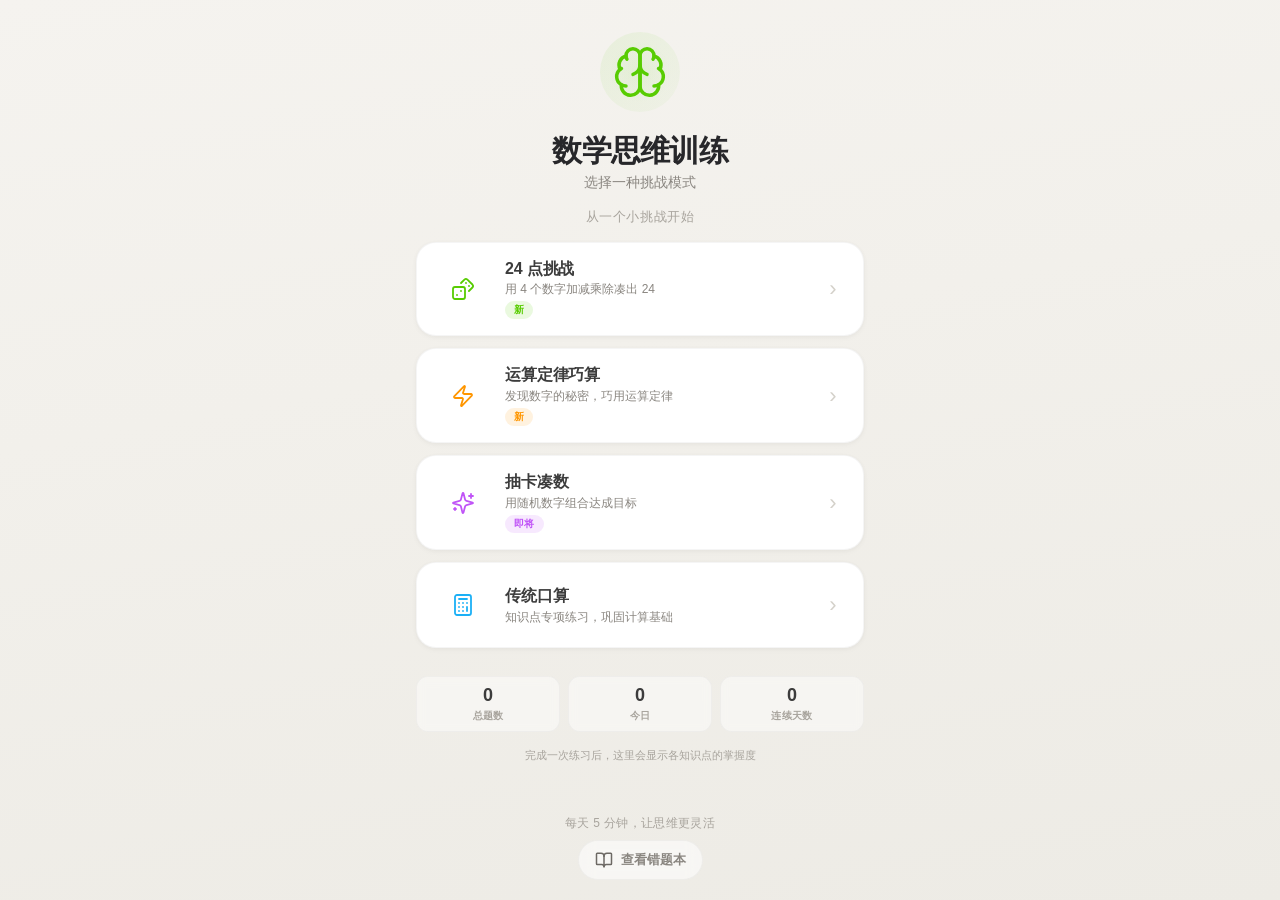
==== index.html @ 14ec8545 "feat: 首页新增累计知识点掌握度分析" ====
<!DOCTYPE html>
<html lang="zh-CN">
<head>
<meta charset="UTF-8">
<meta name="viewport" content="width=device-width, initial-scale=1.0, maximum-scale=1.0, user-scalable=no, viewport-fit=cover">
<link rel="icon" type="image/svg+xml" href="data:image/svg+xml,<svg xmlns='http://www.w3.org/2000/svg' viewBox='0 0 24 24' fill='none' stroke='%2358CC02' stroke-width='2' stroke-linecap='round' stroke-linejoin='round'><path d='M4 22h16a2 2 0 0 0 2-2V4a2 2 0 0 0-2-2H8a2 2 0 0 0-2 2v16a2 2 0 0 1-2 2Zm0 0a2 2 0 0 1-2-2v-9c0-1.1.9-2 2-2h2'/><path d='M18 14v4'/><path d='M10 14v4'/><path d='M14 14v4'/><path d='M14 4v6'/><path d='M10 4v6'/><path d='M12 12v.01'/></svg>">
<title>数学思维训练</title>
<link rel="stylesheet" href="css/style.css">
</head>
<body>

<!-- ============================================================
     视图：首页（模式广场）
     ============================================================ -->
<div id="view-home" class="view view-home active">
  <div class="home-header">
    <div class="home-logo">
      <div class="home-logo-icon"><i data-lucide="brain" style="width:56px;height:56px;color:var(--primary);stroke-width:1.5;"></i></div>
      <h1>数学思维训练</h1>
      <p class="home-subtitle">选择一种挑战模式</p>
    </div>
  </div>

  <div class="mode-grid" id="mode-grid">
    <!-- 由 framework.js 动态渲染 -->
  </div>

  <div class="home-stats-bar" id="home-stats-bar">
    <div class="hs-item">
      <span class="hs-num" id="hs-total">0</span>
      <span class="hs-label">总题数</span>
    </div>
    <div class="hs-item">
      <span class="hs-num" id="hs-today">0</span>
      <span class="hs-label">今日</span>
    </div>
    <div class="hs-item">
      <span class="hs-num" id="hs-streak">0</span>
      <span class="hs-label">连续天数</span>
    </div>
  </div>

  <div class="home-topic-section" id="home-topic-section"></div>

  <div class="home-footer">
    <span class="footer-text">每天 5 分钟，让思维更灵活</span>
  </div>

  <div class="home-wb-bar" id="home-wb-bar" onclick="showGlobalWrongBook()">
    <i data-lucide="book-open" style="width:18px;height:18px;color:var(--text-secondary)"></i>
    <span>查看错题本</span>
    <span class="home-wb-count" id="home-wb-count">0</span>
  </div>
</div>

<!-- ============================================================
     视图：模式容器
     ============================================================ -->
<div id="view-mode" class="view view-mode" style="display:none;">
  <div class="mode-top-bar">
    <button class="top-back-btn" onclick="Framework.goHome()" aria-label="返回">
      <i data-lucide="arrow-left"></i>
    </button>
    <span class="top-title" id="mode-title">模式名称</span>
    <div style="width:44px;"></div>
  </div>
  <div class="mode-scroll" id="mode-content">
    <!-- 由模式 render() 填充 -->
  </div>
</div>

<!-- ============================================================
     旧版页面（兼容传统口算模式）
     ============================================================ -->

<!-- 首页 -->
<div id="page-home" class="page page-old">
  <div class="old-top-bar">
    <button class="old-back-btn" onclick="Framework.goHome()"><i data-lucide="arrow-left"></i></button>
    <span class="old-top-title">传统口算</span>
    <div style="width:44px;"></div>
  </div>
  <div class="home-container">
    <div class="logo-area">
      <div class="logo-icon"><i data-lucide="calculator" style="width:52px;height:52px;color:var(--primary);stroke-width:1.5;"></i></div>
      <h1>数学口算大闯关</h1>
      <p class="subtitle">小学口算 · 知识点专项练习</p>
    </div>
    <div class="home-buttons">
      <button class="btn btn-primary btn-large" onclick="showPage('page-settings')">开始练习</button>
      <button class="btn btn-secondary btn-large" onclick="showWrongBook()">错题本</button>
    </div>
    <div class="home-stats" id="home-stats"></div>
    <div class="home-day-stats" id="home-day-stats"></div>
  </div>
</div>

<!-- 设置页 -->
<div id="page-settings" class="page page-old">
  <div class="old-top-bar">
    <button class="old-back-btn" onclick="Framework.goHome()"><i data-lucide="arrow-left"></i></button>
    <span class="old-top-title">练习设置</span>
    <select class="grade-select" id="grade-select" onchange="switchGrade(this.value)">
      <option value="1年级">1年级</option>
      <option value="2年级">2年级</option>
      <option value="3年级" selected>3年级</option>
      <option value="4年级">4年级</option>
      <option value="5年级">5年级</option>
      <option value="6年级">6年级</option>
    </select>
  </div>
  <div id="topic-select"></div>
</div>

<!-- 答题页 -->
<div id="page-practice" class="page page-old">
  <div class="mode-top-bar">
    <button class="top-back-btn" onclick="Framework.goHome()"><i data-lucide="arrow-left"></i></button>
    <span class="top-title">传统口算</span>
    <div style="width:44px;"></div>
  </div>
  <div class="c-play" id="c-play">
    <div class="c-play-progress">
      <div class="c-play-pb-track">
        <div class="c-play-pb-fill" id="c-progress" style="width:0%"></div>
      </div>
      <span class="c-play-step" id="c-step">1/20</span>
      <div class="c-play-score">
        <span class="c-cor"><svg xmlns="http://www.w3.org/2000/svg" viewBox="0 0 24 24" fill="none" stroke="currentColor" stroke-width="2.5" stroke-linecap="round" stroke-linejoin="round" style="width:14px;height:14px;color:var(--primary)"><polyline points="20 6 9 17 4 12"/></svg> <span id="c-correct">0</span></span>
        <span class="c-str"><span id="c-wrong">0</span></span>
      </div>
    </div>

    <div class="c-play-core">
      <div class="c-play-law" id="c-law">第 1 题 · 加减法</div>
      <div class="c-play-q" id="c-question">123 + 456 = ?</div>
      <div class="c-play-input" id="c-input-wrap">
        <span class="c-play-input-text" id="c-input-text"></span>
        <span class="c-play-cursor" id="c-cursor">|</span>
      </div>
    </div>

    <div class="c-play-keys" id="c-keys">
      <div class="c-pr">
        <button class="c-key" data-v="7">7</button>
        <button class="c-key" data-v="8">8</button>
        <button class="c-key" data-v="9">9</button>
        <button class="c-key c-key-bk" data-v="bk">⌫</button>
      </div>
      <div class="c-pr">
        <button class="c-key" data-v="4">4</button>
        <button class="c-key" data-v="5">5</button>
        <button class="c-key" data-v="6">6</button>
        <button class="c-key c-key-op" data-v="−">−</button>
      </div>
      <div class="c-pr">
        <button class="c-key" data-v="1">1</button>
        <button class="c-key" data-v="2">2</button>
        <button class="c-key" data-v="3">3</button>
        <button class="c-key c-key-cl" data-v="cl">清空</button>
      </div>
      <div class="c-pr">
        <button class="c-key" data-v=".">.</button>
        <button class="c-key" data-v="0">0</button>
        <button class="c-key" data-v="/">/</button>
        <button class="c-key c-key-go" id="c-submit">确定</button>
      </div>
      <div class="c-pr c-pr-cmp" style="display:none">
        <button class="c-key c-key-cmp" data-v=">">&gt;</button>
        <button class="c-key c-key-cmp" data-v="<">&lt;</button>
        <button class="c-key c-key-cmp" data-v="=">=</button>
      </div>
    </div>

    <div class="c-fb" id="c-fb" style="display:none">
      <div class="c-fb-icon" id="c-fb-icon"></div>
      <div class="c-fb-title" id="c-fb-title"></div>
      <div class="c-fb-law" id="c-fb-law"></div>
      <div class="c-fb-bd" id="c-fb-bd"></div>
      <button class="c-fb-next" id="c-fb-next" onclick="nextQuestion()">下一题</button>
    </div>

    <div class="c-result" id="c-result" style="display:none">
      <div class="c-result-icon" id="c-result-icon">🏆</div>
      <div class="c-result-title" id="c-result-title">完成！</div>
      <div class="c-result-ring" id="c-result-ring">
        <svg viewBox="0 0 36 36">
          <defs>
            <linearGradient id="ringGradient" x1="0%" y1="0%" x2="100%" y2="100%">
              <stop offset="0%" stop-color="var(--primary)"/>
              <stop offset="100%" stop-color="#7FDD38"/>
            </linearGradient>
          </defs>
          <circle class="c-result-ring-bg" cx="18" cy="18" r="15.9"/>
          <circle class="c-result-ring-fill" cx="18" cy="18" r="15.9"
            stroke-dasharray="100" stroke-dashoffset="100" id="c-ring-fill"/>
        </svg>
        <div class="c-result-ring-text">
          <div class="c-result-ring-pct" id="c-ring-pct">0%</div>
          <div class="c-result-ring-label">正确率</div>
        </div>
      </div>
      <div class="c-result-stats" id="c-result-stats"></div>
      <div class="c-result-cats" id="c-result-cats"></div>
      <div class="c-result-actions">
        <button class="c-result-btn c-result-btn-primary" id="c-restart" onclick="showPage('page-settings')">再来一轮</button>
        <button class="c-result-btn c-result-btn-ghost" id="c-view-wb" onclick="showWrongBook()">查看错题本</button>
      </div>
    </div>
  </div>
</div>

<!-- 结果页 -->
<div id="page-result" class="page page-old">
  <div class="old-top-bar">
    <button class="old-back-btn" onclick="Framework.goHome()"><i data-lucide="arrow-left"></i></button>
    <span class="old-top-title">传统口算</span>
    <div style="width:44px;"></div>
  </div>
  <div class="result-container">
    <div class="result-icon" id="result-icon">🏆</div>
    <h2 id="result-title">太棒了！</h2>
    <div class="result-score">
      <div class="result-number" id="result-correct">0</div>
      <div class="result-label">正确</div>
    </div>
    <div class="result-detail">
      <div class="result-item"><span>总题数</span><span id="result-total">0</span></div>
      <div class="result-item"><span>正确率</span><span id="result-rate">0%</span></div>
      <div class="result-item"><span>用时</span><span id="result-time">0 秒</span></div>
      <div class="result-item" id="result-wrong-item" style="display:none;"><span>错题数</span><span id="result-wrong-count">0</span></div>
    </div>
    <div class="result-buttons">
      <button class="btn btn-primary" onclick="showPage('page-settings')">再来一轮</button>
      <button class="btn btn-secondary" onclick="showWrongBook()">查看错题本</button>
    </div>
  </div>
</div>

<!-- 错题本 -->
<div id="page-wrongbook" class="page page-old">
  <div class="old-top-bar">
    <button class="old-back-btn" onclick="Framework.goHome()"><i data-lucide="arrow-left"></i></button>
    <span class="old-top-title">错题本</span>
    <div style="width:44px;"></div>
  </div>
  <div class="wrongbook-container">
    <div class="wrongbook-header">
      <h2>错题本</h2>
      <button class="btn btn-sm btn-danger" onclick="clearWrongBook()">清空错题本</button>
    </div>
    <div class="wrongbook-filters" id="wrongbook-filters">
      <button class="filter-btn active" data-filter="all">全部</button>
      <button class="filter-btn" data-filter="add-sub">加减法</button>
      <button class="filter-btn" data-filter="multiplication">乘法</button>
      <button class="filter-btn" data-filter="division">除法</button>
      <button class="filter-btn" data-filter="mixed">混合</button>
      <button class="filter-btn" data-filter="decimal">小数</button>
      <button class="filter-btn" data-filter="fraction">分数</button>
      <button class="filter-btn" data-filter="percent">百分数</button>
      <button class="filter-btn" data-filter="unit-convert">单位换算</button>
      <button class="filter-btn" data-filter="clever">运算定律巧算</button>
    </div>
    <div class="wrongbook-stats" id="wrongbook-stats"></div>
    <table class="wb-table">
      <thead>
        <tr>
          <th>题目</th>
          <th>错次</th>
          <th>正确答案</th>
          <th>你的答案</th>
        </tr>
      </thead>
      <tbody id="wrongbook-list"></tbody>
    </table>
    <div class="wrongbook-actions">
      <button class="btn btn-primary" onclick="retryWrongQuestions()">重练错题</button>
    </div>
  </div>
</div>

<!-- 错题重练页 -->
<div id="page-retry" class="page page-old">
  <div class="mode-top-bar">
    <button class="top-back-btn" onclick="quitRetry()"><i data-lucide="arrow-left"></i></button>
    <span class="top-title">错题重练</span>
    <div style="width:44px;"></div>
  </div>
  <div class="c-play" id="retry-play">
    <div class="c-play-progress">
      <div class="c-play-pb-track">
        <div class="c-play-pb-fill" id="retry-progress-fill" style="width:0%"></div>
      </div>
      <span class="c-play-step" id="retry-step">1/20</span>
      <div class="c-play-score">
        <span class="c-cor"><svg xmlns="http://www.w3.org/2000/svg" viewBox="0 0 24 24" fill="none" stroke="currentColor" stroke-width="2.5" stroke-linecap="round" stroke-linejoin="round" style="width:14px;height:14px;color:var(--primary)"><polyline points="20 6 9 17 4 12"/></svg> <span id="retry-correct">0</span></span>
        <span class="c-str"><span id="retry-wrong">0</span></span>
      </div>
    </div>

    <div class="c-play-core">
      <div class="c-play-law" id="retry-law">错题重练</div>
      <div class="c-play-q" id="retry-question-text">?</div>
      <div class="c-play-input" id="retry-input-wrap">
        <span class="c-play-input-text" id="retry-input-text"></span>
        <span class="c-play-cursor" id="retry-cursor">|</span>
      </div>
    </div>

    <div class="c-play-keys" id="retry-keys">
      <div class="c-pr">
        <button class="c-key" data-v="7">7</button>
        <button class="c-key" data-v="8">8</button>
        <button class="c-key" data-v="9">9</button>
        <button class="c-key c-key-bk" data-v="bk">⌫</button>
      </div>
      <div class="c-pr">
        <button class="c-key" data-v="4">4</button>
        <button class="c-key" data-v="5">5</button>
        <button class="c-key" data-v="6">6</button>
        <button class="c-key c-key-op" data-v="−">−</button>
      </div>
      <div class="c-pr">
        <button class="c-key" data-v="1">1</button>
        <button class="c-key" data-v="2">2</button>
        <button class="c-key" data-v="3">3</button>
        <button class="c-key c-key-cl" data-v="cl">清空</button>
      </div>
      <div class="c-pr">
        <button class="c-key" data-v=".">.</button>
        <button class="c-key" data-v="0">0</button>
        <button class="c-key" data-v="/">/</button>
        <button class="c-key c-key-go" id="c-submit">确定</button>
      </div>
      <div class="c-pr c-pr-cmp" style="display:none">
        <button class="c-key c-key-cmp" data-v=">">&gt;</button>
        <button class="c-key c-key-cmp" data-v="<">&lt;</button>
        <button class="c-key c-key-cmp" data-v="=">=</button>
      </div>
    </div>

    <div class="c-fb" id="retry-fb">
      <div class="c-fb-icon" id="retry-fb-icon"></div>
      <div class="c-fb-title" id="retry-fb-title"></div>
      <div class="c-fb-law" id="retry-fb-law"></div>
      <div class="c-fb-bd" id="retry-fb-detail"></div>
      <button class="c-fb-next" id="retry-fb-next">下一题</button>
    </div>

    <div class="c-result" id="retry-result" style="display:none">
      <div class="c-result-icon" id="retry-result-icon">🏆</div>
      <div class="c-result-title" id="retry-result-title">完成！</div>
      <div class="c-result-ring" id="retry-result-ring">
        <svg viewBox="0 0 36 36">
          <circle class="c-result-ring-bg" cx="18" cy="18" r="15.9"/>
          <circle class="c-result-ring-fill" cx="18" cy="18" r="15.9"
            stroke-dasharray="100" stroke-dashoffset="100" id="retry-ring-fill"/>
        </svg>
        <div class="c-result-ring-text">
          <div class="c-result-ring-pct" id="retry-ring-pct">0%</div>
          <div class="c-result-ring-label">正确率</div>
        </div>
      </div>
      <div class="c-result-stats" id="retry-result-stats"></div>
      <div class="c-result-actions">
        <button class="c-result-btn c-result-btn-primary" id="retry-restart" onclick="retryWrongQuestions()">再练一轮</button>
        <button class="c-result-btn c-result-btn-ghost" id="retry-back-wb" onclick="showPage('page-wrongbook')">返回错题本</button>
      </div>
    </div>
  </div>
</div>

<!-- ============================================================
     Scripts
     ============================================================ -->
<script src="js/lucide.js"></script>
<script src="js/knowledge.js?v=2"></script>
<script src="js/questions.js?v=4"></script>
<script src="js/wrongbook.js"></script>
<script src="js/stats.js"></script>
<script src="js/sound.js"></script>
<script src="js/framework.js"></script>
<script src="js/modes/game24.js?v=2"></script>
<script src="js/modes/clever.js?v=1"></script>
<script src="js/app.js?v=6"></script>
<script>
// ============================================================
// 框架初始化
// ============================================================

// 注入公用服务
Framework.sound = Sound;
Framework.stats = Stats;

// 模式卡片数据（用于渲染首页 + 注册到框架）
// 模式 JS 文件通过 Framework.provideRender() 补充 render 函数
const MODE_CARDS = [
  { id: 'game24',        name: '24 点挑战',     icon: 'dices',       desc: '用 4 个数字加减乘除凑出 24',        color: 'var(--primary)',  tag: '新',    tagColor: '#58CC02' },
  { id: 'clever',        name: '运算定律巧算',   icon: 'zap',         desc: '发现数字的秘密，巧用运算定律',       color: 'var(--orange)',   tag: '新', tagColor: '#ff9600' },
  { id: 'card-draw',     name: '抽卡凑数',       icon: 'sparkles',    desc: '用随机数字组合达成目标',             color: 'var(--purple)',   tag: '即将', tagColor: '#c054f7' },
  { id: 'practice',      name: '传统口算',       icon: 'calculator',  desc: '知识点专项练习，巩固计算基础',        color: 'var(--blue)',     tag: null,   tagColor: null },
];

// 注册所有模式到框架（有独立 JS 文件的模式自行注册，这里跳过）
const SELF_REGISTERED = ['game24', 'clever'];
MODE_CARDS.forEach(m => {
  if (!SELF_REGISTERED.includes(m.id)) {
    Framework.register(m);
  }
});

// 渲染模式卡片
function renderModeGrid() {
  const grid = document.getElementById('mode-grid');
  grid.innerHTML = MODE_CARDS.map((m, i) => `
    <div class="mode-card" onclick="Framework.navigate('${m.id}')" style="animation-delay:${i * 80}ms">
      <div class="mode-card-icon" style="background:${m.color}20;color:${m.color}">
        <i data-lucide="${m.icon}"></i>
      </div>
      <div class="mode-card-body">
        <div class="mode-card-title">${m.name}</div>
        <div class="mode-card-desc">${m.desc}</div>
        ${m.tag ? `<div class="mode-card-badges"><span class="mode-badge" style="background:${m.tagColor}20;color:${m.tagColor}">${m.tag}</span></div>` : ''}
      </div>
      <div class="mode-card-arrow">›</div>
    </div>
  `).join('');

  // 渲染 Lucide 图标
  if (typeof lucide !== 'undefined') {
    lucide.createIcons();
  }
}

renderModeGrid();

// 加载完毕初始化
document.addEventListener('DOMContentLoaded', () => {
  if (typeof lucide !== 'undefined') {
    lucide.createIcons();
  }
  // 首页统计
  if (typeof updateHomeStats === 'function') {
    updateHomeStats();
  }
  // 错题本计数
  if (typeof updateWbBadge === 'function') updateWbBadge();
});
</script>
</body>
</html>
---- css/style.css ----
/* ============================================================
   数学思维训练 — 样式系统
   Design tokens: Duolingo warm-neural palette
   Sections:
     1.  Design Tokens
     2.  Reset & Base
     3.  View System
     4.  Home Page
     5.  Mode Top Bar
     6.  Buttons
     7.  Game24 Mode
     8.  Clever: Selection
     9.  Clever: Play
    10.  Clever: Feedback
    11.  Clever: Result
    12.  Old Page Compat
    13.  Practice Play
    14.  Settings
    15.  Wrong Book
    16.  Result Page
    17.  Retry
    18.  Animations
    19.  Responsive
   ============================================================ */

/* ============================================================
   1.  Design Tokens
   ============================================================ */
:root {
  /* Neutral scale */
  --n50: #f7f6f3;
  --n100: #f2f0eb;
  --n150: #e8e5df;
  --n200: #e4e4e7;
  --n250: #d4d1ca;
  --n300: #a8a49d;
  --n400: #8a8680;
  --n500: #6d6964;
  --n600: #55514c;
  --n700: #3c3c3c;
  --n800: #27272a;
  --n900: #1a1a18;

  /* Semantic */
  --primary: #58CC02;
  --primary-light: #46a302;
  --primary-dark: #3a8a02;
  --primary-ring: rgba(88, 204, 2, 0.35);
  --primary-shadow: rgba(88, 204, 2, 0.3);
  --primary-shadow-lg: rgba(88, 204, 2, 0.5);
  --blue: #1cb0f6;
  --orange: #ff9600;
  --orange-dark: #ff7800;
  --purple: #c054f7;
  --red: #FF4B4B;
  --gold: #ff9600;
  --gold-dark: #ff7800;

  /* Surfaces */
  --bg: #f2f0eb;
  --surface: #ffffff;
  --overlay: rgba(0, 0, 0, 0.5);

  /* Text */
  --text: #3c3c3c;
  --text-secondary: #6d6964;
  --text-tertiary: #a8a49d;

  /* Borders */
  --border: #e4e4e7;
  --border-light: #dcdcdc;

  /* Shadows */
  --shadow-sm: 0 1px 3px rgba(0, 0, 0, 0.06);
  --shadow-md: 0 4px 12px rgba(0, 0, 0, 0.08);
  --shadow-lg: 0 8px 24px rgba(0, 0, 0, 0.12);
  --shadow-xl: 0 12px 48px rgba(0, 0, 0, 0.2);

  /* Radius */
  --r-sm: 8px;
  --r-md: 12px;
  --r-lg: 16px;
  --r-xl: 20px;
  --r-2xl: 24px;
  --r-full: 9999px;

  /* Spacing */
  --s1: 4px;
  --s2: 8px;
  --s3: 12px;
  --s4: 16px;
  --s5: 20px;
  --s6: 24px;
  --s8: 32px;
  --s10: 40px;
  --s12: 48px;

  /* Typography */
  --font-display: -apple-system, 'PingFang SC', 'Microsoft YaHei', 'Noto Sans SC', sans-serif;
  --font-body: -apple-system, 'PingFang SC', 'Microsoft YaHei', 'Noto Sans SC', sans-serif;

  /* Easing */
  --ease-spring: cubic-bezier(0.34, 1.56, 0.64, 1);
  --ease-smooth: cubic-bezier(0.4, 0, 0.2, 1);
  --fast: 0.15s;
  --std: 0.2s;
  --slow: 0.3s;
}

/* ============================================================
   2.  Reset & Base
   ============================================================ */
*, *::before, *::after { box-sizing: border-box; margin: 0; padding: 0; }

body {
  font-family: var(--font-body);
  background: var(--bg);
  color: var(--text);
  min-height: 100dvh;
  -webkit-font-smoothing: antialiased;
}

/* Scrollbar */
::-webkit-scrollbar { width: 6px; }
::-webkit-scrollbar-track { background: transparent; }
::-webkit-scrollbar-thumb { background: var(--primary); border-radius: 4px; }

/* ============================================================
   3.  View System
   ============================================================ */
.view { display: none; flex-direction: column; min-height: 100dvh; max-width: 480px; margin: 0 auto; padding: 0 var(--s4); }
.view.active { display: flex; overflow: hidden; }

.view-mode { padding: 0; flex-direction: column; height: 100dvh; }
.mode-scroll { flex: 1; overflow-y: auto; -webkit-overflow-scrolling: touch; padding: var(--s4); outline: none; }

/* ============================================================
   4.  Home Page
   ============================================================ */
body {
  background: linear-gradient(170deg, #f5f3ef 0%, #f2f0eb 40%, #edebe5 100%);
}
.view-home {
  padding-top: var(--s8); align-items: center;
  overflow-y: auto;
}

/* Header */
.home-header { text-align: center; margin-bottom: var(--s4); position: relative; }
.home-logo { text-align: center; }

.home-logo-icon {
  font-size: 56px; line-height: 1; margin-bottom: var(--s3);
  display: inline-flex; align-items: center; justify-content: center;
  width: 80px; height: 80px;
  background: linear-gradient(135deg, rgba(88,204,2,0.08) 0%, rgba(88,204,2,0.03) 100%);
  border-radius: var(--r-full);
  position: relative;
}
.home-logo-icon::after {
  content: ''; position: absolute; inset: -4px;
  border-radius: var(--r-full);
  background: radial-gradient(50% 50% at 50% 50%, rgba(88,204,2,0.06) 0%, transparent 70%);
  pointer-events: none;
}
.home-logo-icon i { position: relative; z-index: 1; }

.home-logo h1 {
  font-size: 30px; font-weight: 900; color: var(--n800);
  letter-spacing: -0.025em; line-height: 1.25;
  margin-top: var(--s2);
}
.home-subtitle { font-size: 14px; color: var(--n400); font-weight: 500; margin-top: var(--s1); }

/* Micro copy — "从一个小挑战开始" */
.home-header::after {
  content: '从一个小挑战开始';
  display: block; margin-top: var(--s4);
  font-size: 13px; font-weight: 500; color: var(--n300);
  letter-spacing: 0.04em;
}

/* Mode cards grid */
.mode-grid {
  display: flex; flex-direction: column; gap: var(--s3);
  width: 100%; padding: 0 0 var(--s4);
}

.mode-card {
  display: flex; align-items: center; gap: var(--s4);
  padding: var(--s4) var(--s5);
  background: var(--surface); border-radius: var(--r-xl);
  cursor: pointer;
  box-shadow: 0 1px 4px rgba(0,0,0,0.04), 0 2px 8px rgba(0,0,0,0.02);
  border: 1.5px solid rgba(0,0,0,0.04);
  transition: all var(--std) var(--ease-spring);
  animation: cardSlide .3s var(--ease-spring) backwards;
  position: relative;
}
.mode-card:nth-child(1) { animation-delay: 0ms; }
.mode-card:nth-child(2) { animation-delay: 60ms; }
.mode-card:nth-child(3) { animation-delay: 120ms; }
.mode-card:nth-child(4) { animation-delay: 180ms; }
.mode-card:nth-child(5) { animation-delay: 240ms; }

.mode-card:hover {
  border-color: rgba(88,204,2,0.15);
  box-shadow: 0 4px 16px rgba(0,0,0,0.06), 0 2px 4px rgba(0,0,0,0.03);
  transform: translateY(-2px);
}
.mode-card:active {
  transform: scale(0.985);
  box-shadow: 0 1px 4px rgba(0,0,0,0.04);
}

/* Icon in circular base */
.mode-card-icon {
  width: 52px; height: 52px;
  border-radius: var(--r-lg);
  display: flex; align-items: center; justify-content: center;
  flex-shrink: 0; font-size: 24px;
}
.mode-card-icon svg { width: 24px; height: 24px; stroke-width: 1.8; }

/* Card body */
.mode-card-body { flex: 1; min-width: 0; }
.mode-card-title { font-size: 16px; font-weight: 800; color: var(--n700); letter-spacing: -0.01em; line-height: 1.3; }
.mode-card-desc { font-size: 12px; color: var(--n400); margin-top: 2px; line-height: 1.35; }

/* Badges */
.mode-card-badges { display: flex; gap: 4px; margin-top: 4px; flex-wrap: wrap; }
.mode-badge {
  font-size: 10px; font-weight: 700; padding: 2px 9px;
  border-radius: var(--r-full); letter-spacing: 0.04em;
}

/* Right arrow */
.mode-card-arrow {
  font-size: 22px; color: var(--n250); font-weight: 400;
  flex-shrink: 0; width: 20px; text-align: center;
  transition: color var(--fast), transform var(--fast);
}
.mode-card:hover .mode-card-arrow { color: var(--n400); }

/* Card entry animation */
@keyframes cardSlide {
  from { opacity: 0; transform: translateY(8px); }
  to { opacity: 1; transform: translateY(0); }
}

/* Footer section */
.home-footer {
  text-align: center; padding: var(--s2) 0 var(--s1);
  margin-top: auto;
}
.footer-text {
  font-size: 12px; color: var(--n300); font-weight: 500;
  letter-spacing: 0.03em;
}

/* Stats bar */
.home-stats-bar {
  display: flex; gap: var(--s2); width: 100%;
  padding: var(--s2) 0; margin-top: var(--s1);
}
.hs-item {
  flex: 1; background: rgba(255,255,255,0.45);
  border-radius: var(--r-md); padding: var(--s2) var(--s1);
  text-align: center; backdrop-filter: blur(4px);
  border: 1px solid rgba(0,0,0,0.03);
}
.hs-num {
  display: block; font-size: 18px; font-weight: 900;
  color: var(--n700); line-height: 1.2;
}
.hs-label {
  display: block; font-size: 10px; font-weight: 600;
  color: var(--n300); margin-top: 2px;
  letter-spacing: 0.03em;
}

/* Topic analysis section */
.home-topic-section { width: 100%; margin-top: var(--s1); }
.ht-header {
  font-size: 11px; font-weight: 700; color: var(--n300);
  letter-spacing: 0.04em; margin-bottom: var(--s2);
}
.ht-row {
  display: flex; align-items: center; gap: var(--s2);
  padding: var(--s1) 0; font-size: 12px;
}
.ht-label { width: 70px; font-weight: 600; color: var(--n500); flex-shrink: 0; }
.ht-bar { flex: 1; height: 6px; background: var(--n100); border-radius: 3px; overflow: hidden; }
.ht-fill { height: 100%; border-radius: 3px; transition: width 0.6s var(--ease-spring); }
.ht-num { width: 36px; text-align: right; font-weight: 700; color: var(--n400); font-size: 11px; }
.ht-empty { font-size: 11px; color: var(--n300); padding: var(--s1) 0; text-align: center; }

/* Wrong book entry */
.home-wb-bar {
  display: flex; align-items: center; gap: var(--s2); justify-content: center;
  padding: 10px var(--s4);
  background: rgba(255,255,255,0.55);
  backdrop-filter: blur(8px);
  -webkit-backdrop-filter: blur(8px);
  border: 1px solid rgba(0,0,0,0.04);
  border-radius: var(--r-full);
  cursor: pointer;
  transition: all var(--fast) var(--ease-smooth);
  margin: var(--s1) 0 var(--s5);
}
.home-wb-bar:hover {
  background: rgba(255,255,255,0.75);
  border-color: rgba(88,204,2,0.15);
}
.home-wb-bar span { font-size: 13px; font-weight: 600; color: var(--n400); }
.home-wb-bar svg { width: 16px; height: 16px; color: var(--n300); }
.home-wb-count {
  font-size: 11px; font-weight: 700; color: var(--surface); background: var(--primary);
  min-width: 18px; height: 18px; display: flex; align-items: center; justify-content: center;
  border-radius: var(--r-full); padding: 0 5px;
  margin-left: 2px;
}

/* ============================================================
   5.  Mode Top Bar
   ============================================================ */
.mode-top-bar {
  display: flex; align-items: center; justify-content: space-between;
  padding: var(--s3) var(--s4); background: var(--surface);
  border-radius: 0 0 var(--r-xl) var(--r-xl); box-shadow: var(--shadow-md); flex-shrink: 0;
}
.top-back-btn {
  width: 44px; height: 44px; display: flex; align-items: center; justify-content: center;
  border: none; border-radius: var(--r-md); background: transparent;
  color: var(--text-secondary); cursor: pointer; transition: all var(--fast) var(--ease-smooth);
}
.top-back-btn:hover { background: var(--n100); color: var(--text); }
.top-back-btn i { width: 24px; height: 24px; }
.top-title { font-size: 17px; font-weight: 800; color: var(--text); }

/* ============================================================
   6.  Buttons
   ============================================================ */
.btn {
  display: inline-flex; align-items: center; justify-content: center; gap: 6px;
  padding: var(--s3) var(--s5); border: none; border-radius: var(--r-md);
  font-size: 15px; font-weight: 600; cursor: pointer;
  transition: all var(--std) var(--ease-spring); font-family: var(--font-body);
  position: relative; overflow: hidden;
}
.btn:active { transform: scale(0.97); }
.btn:disabled { opacity: 0.4; cursor: not-allowed; transform: none; }

.btn-primary {
  background: linear-gradient(135deg, var(--primary) 0%, #4CAF00 100%); color: #fff;
  box-shadow: 0 4px 16px var(--primary-ring);
}
.btn-primary:hover:not(:disabled) { transform: translateY(-2px); box-shadow: 0 6px 20px var(--primary-shadow-lg); }

.btn-secondary { background: var(--n800); color: #fff; }
.btn-secondary:hover:not(:disabled) { background: var(--n700); }

.btn-danger { background: var(--red); color: #fff; font-size: 13px; padding: var(--s2) var(--s4); }
.btn-ghost {
  background: var(--surface); color: var(--text-secondary);
  border: 1.5px solid var(--n150); box-shadow: 0 2px 8px rgba(0,0,0,0.04);
}
.btn-ghost:hover { border-color: var(--n200); background: var(--n50); }

.btn-text { background: transparent; color: var(--text-tertiary); font-weight: 500; }
.btn-text:hover { color: var(--text); background: var(--n100); }

.btn-large { padding: var(--s4) var(--s8); font-size: 18px; border-radius: var(--r-lg); }
.btn-sm { padding: var(--s2) var(--s3); font-size: 13px; border-radius: var(--r-sm); }

/* ============================================================
   7.  Game24 Mode
   ============================================================ */
.game24-wrap {
  display: flex; flex-direction: column; gap: var(--s4); padding: var(--s3) 0;
  max-width: 420px; margin: 0 auto; min-height: 100%;
}

/* Header: diff + score */
.game24-header { display: flex; align-items: center; justify-content: space-between; }
.game24-difficulty { display: flex; gap: var(--s2); }
.g24-diff-btn {
  padding: var(--s1) var(--s3); border: 2px solid var(--n150); border-radius: var(--r-full);
  background: var(--surface); font-size: 13px; font-weight: 700; cursor: pointer;
  font-family: inherit; transition: all var(--fast) var(--ease-spring);
  color: var(--text-secondary);
}
.g24-diff-btn:hover { border-color: var(--n250); }
.g24-diff-btn.active { border-color: var(--primary); background: #F0FDE7; color: var(--primary); }

.game24-score { display: flex; align-items: center; gap: var(--s3); font-size: 13px; font-weight: 700; color: var(--text-secondary); }
.correct-count { color: var(--primary); }
.wrong-count { color: var(--red); }

/* Number cards */
.game24-cards { display: flex; gap: var(--s3); justify-content: center; padding: var(--s4) 0; }
.game24-number {
  width: 68px; height: 86px; background: var(--surface); border: 2px solid var(--n150);
  border-radius: var(--r-lg); display: flex; align-items: center; justify-content: center;
  font-size: 32px; font-weight: 900; color: var(--text); cursor: pointer;
  box-shadow: var(--shadow-sm); transition: all var(--fast) var(--ease-spring);
  font-family: var(--font-display);
}
.game24-number:hover { border-color: var(--primary); transform: translateY(-4px); box-shadow: var(--shadow-md); }
.game24-number.selected { border-color: var(--primary); background: #F0FDE7; transform: translateY(-4px); box-shadow: 0 4px 12px var(--primary-ring); }
.card-used { opacity: 0.3; pointer-events: none; }
.card-need-op { border-color: var(--orange); animation: cPulse 1s ease-in-out infinite; }

/* Display area */
.game24-display-wrap { display: flex; flex-direction: column; gap: var(--s2); align-items: center; }
.game24-display {
  width: 100%; min-height: 52px; padding: var(--s3) var(--s4);
  background: var(--surface); border: 2px solid var(--n150); border-radius: var(--r-lg);
  display: flex; align-items: center; justify-content: center; gap: var(--s2);
  flex-wrap: wrap; font-size: 20px; font-weight: 700; font-family: var(--font-display);
}
.game24-display-text { color: var(--text); }
.g24-result { font-size: 14px; color: var(--text-tertiary); font-weight: 600; }

/* Keypad */
.game24-keypad { display: flex; flex-direction: column; gap: var(--s2); }
.kp-row { display: flex; gap: var(--s2); justify-content: center; }
.kp-btn {
  flex: 1; height: 52px; border: 2px solid var(--n150); border-radius: var(--r-md);
  background: var(--surface); font-size: 20px; font-weight: 800; cursor: pointer;
  font-family: inherit; transition: all var(--fast) var(--ease-spring);
  color: var(--text); display: flex; align-items: center; justify-content: center;
  -webkit-tap-highlight-color: transparent;
}
.kp-btn:hover { border-color: var(--n250); transform: translateY(-2px); }
.kp-btn:active { transform: translateY(1px); }
.kp-op { color: var(--orange); }
.kp-bksp { background: var(--n50); border-color: var(--n150); font-size: 15px; color: var(--text-secondary); }
.kp-clear { background: var(--n50); border-color: var(--n150); font-size: 13px; color: var(--text-secondary); }
.kp-submit {
  background: linear-gradient(135deg, var(--primary) 0%, #4CAF00 100%); color: #fff; border: none;
  box-shadow: 0 4px 12px var(--primary-ring); font-size: 16px;
}
.kp-submit:hover { transform: translateY(-2px); box-shadow: 0 6px 16px var(--primary-shadow-lg); }

/* History */
.game24-history { width: 100%; display: flex; flex-wrap: wrap; gap: var(--s1); justify-content: center; min-height: 20px; }
.g24-history-label { font-size: 11px; color: var(--text-tertiary); font-weight: 600; margin-right: var(--s1); }
.g24-history-tag {
  font-size: 11px; font-weight: 700; color: var(--primary); background: #F0FDE7;
  padding: 2px 8px; border-radius: var(--r-full);
}

/* Hint / skip row */
.game24-hint-row { display: flex; gap: var(--s2); justify-content: center; }
.game24-hint-btn {
  padding: var(--s2) var(--s4); border: 1.5px solid var(--n150); border-radius: var(--r-full);
  background: var(--surface); font-size: 13px; font-weight: 700; cursor: pointer;
  font-family: inherit; transition: all var(--fast) var(--ease-spring);
  color: var(--text-secondary);
}
.game24-hint-btn:hover { border-color: var(--n250); background: var(--n50); }

/* Feedback */
.game24-feedback {
  display: none; flex-direction: column; align-items: center; gap: var(--s3);
  padding: var(--s4); border-radius: var(--r-lg); text-align: center;
  animation: cfbIn .35s var(--ease-spring);
}
.game24-feedback.show { display: flex; }
.game24-feedback.correct { background: linear-gradient(135deg, #F0FDE7 0%, #DCF5C8 100%); border: 1px solid rgba(88, 204, 2, 0.2); }
.game24-feedback.wrong { background: linear-gradient(135deg, #FFF5F5 0%, #FFE5E5 100%); border: 1px solid rgba(255, 75, 75, 0.2); }
.game24-feedback-icon { font-size: 36px; }
.game24-feedback-text { font-size: 16px; font-weight: 700; color: var(--text); }

/* Solutions overlay */
.g24-overlay {
  position: fixed; inset: 0; background: var(--overlay); z-index: 1000;
  display: none; align-items: flex-end; justify-content: center;
  animation: cResultIn 0.3s var(--ease-spring);
}
.g24-overlay.show { display: flex; }
.g24-overlay-sheet {
  width: 100%; max-width: 480px; max-height: 70vh; background: var(--surface);
  border-radius: var(--r-2xl) var(--r-2xl) 0 0; padding: var(--s5) var(--s4) var(--s8);
  overflow-y: auto; animation: cfbIn 0.3s var(--ease-spring);
}
.g24-overlay-header { display: flex; align-items: center; justify-content: space-between; margin-bottom: var(--s4); }
.g24-overlay-title { font-size: 18px; font-weight: 800; color: var(--text); }
.g24-overlay-close { width: 36px; height: 36px; border: none; background: var(--n100); border-radius: var(--r-full); font-size: 16px; cursor: pointer; display: flex; align-items: center; justify-content: center; color: var(--text-secondary); }
.g24-tabs { display: flex; gap: var(--s2); flex-wrap: wrap; margin-bottom: var(--s3); }
.g24-tab { padding: var(--s1) var(--s3); border: 1.5px solid var(--n150); border-radius: var(--r-full); font-size: 12px; font-weight: 700; cursor: pointer; background: var(--surface); color: var(--text-secondary); transition: all var(--fast); }
.g24-tab:hover { border-color: var(--n250); }
.g24-tab.active { border-color: var(--primary); background: #F0FDE7; color: var(--primary); }
.g24-overlay-list { display: flex; flex-direction: column; gap: var(--s2); }
.g24-overlay-item { padding: var(--s3); background: var(--n50); border-radius: var(--r-md); font-size: 16px; font-weight: 700; font-family: var(--font-display); color: var(--text); text-align: center; }
.g24-category-label { font-size: 12px; font-weight: 800; color: var(--text-tertiary); padding: var(--s2) 0 var(--s1); letter-spacing: 0.05em; }

/* ============================================================
   8.  Clever: Selection
   ============================================================ */
.c-sel { display: flex; flex-direction: column; gap: var(--s4); padding: var(--s2) 0; animation: cCardIn 0.3s var(--ease-spring); }
.c-sel.is-scrolled .c-sel-grid { padding-top: 12px; }
.c-sel-grid { display: flex; flex-direction: column; gap: var(--s3); }

.c-sel-card {
  display: flex; align-items: center; gap: var(--s3); padding: var(--s4) var(--s4);
  background: var(--surface); border-radius: var(--r-lg); cursor: pointer;
  border: 2px solid transparent; box-shadow: var(--shadow-sm);
  transition: all var(--std) var(--ease-spring);
  animation: cardSlide .3s var(--ease-spring) backwards; position: relative;
}
.c-sel-card:hover { border-color: var(--n150); box-shadow: var(--shadow-md); transform: translateY(-2px); }
.c-sel-card.active { border-color: var(--primary); background: linear-gradient(135deg, #F0FDE7 0%, var(--surface) 80%); box-shadow: 0 4px 16px var(--primary-ring); }

.c-sel-card-icon {
  width: 44px; height: 44px; border-radius: var(--r-md);
  display: flex; align-items: center; justify-content: center; flex-shrink: 0;
}
.c-sel-card-icon svg { width: 22px; height: 22px; color: #fff; stroke-width: 2.5; }

.c-sel-card-body { flex: 1; min-width: 0; }
.c-sel-card-label { font-size: 15px; font-weight: 800; color: var(--text); }
.c-sel-card-desc { font-size: 12px; color: var(--text-tertiary); margin-top: 2px; line-height: 1.3; }

.c-sel-card-check { width: 24px; height: 24px; flex-shrink: 0; }
.c-sel-card-check svg { width: 24px; height: 24px; color: var(--primary); stroke-width: 3; }

.c-sel-bottom { display: flex; flex-direction: column; gap: var(--s3); }
.c-sel-start {
  width: 100%; padding: var(--s4); background: linear-gradient(135deg, var(--primary) 0%, #4CAF00 100%);
  color: #fff; border: none; border-radius: var(--r-lg); font-size: 17px; font-weight: 800;
  cursor: pointer; font-family: inherit; box-shadow: 0 4px 16px var(--primary-ring);
  transition: all var(--std) var(--ease-spring);
}
.c-sel-start:hover { transform: translateY(-2px); box-shadow: 0 8px 24px var(--primary-shadow-lg); }
.c-sel-start:active { transform: translateY(1px); }

/* ============================================================
   9.  Clever: Play
   ============================================================ */
.c-play {
  display: flex; flex-direction: column; gap: 0;
  max-width: 420px; margin: 0 auto; width: 100%; min-height: 100%;
  outline: none;
}
.c-play-top {
  display: flex; align-items: center; justify-content: space-between;
  padding: var(--s2) 0;
}
.c-play-back {
  width: 36px; height: 36px; display: flex; align-items: center; justify-content: center;
  border: none; background: transparent; color: var(--text-secondary);
  cursor: pointer; border-radius: var(--r-sm); transition: background var(--fast), color var(--fast);
}
.c-play-back:hover { background: var(--n100); color: var(--text); }
.c-play-back:active { background: var(--n200); }
.c-play-back svg { width: 20px; height: 20px; }
.c-play-cat { font-size: 13px; font-weight: 700; color: var(--text-secondary); }

.c-play-score {
  display: flex; align-items: center; gap: var(--s3); font-size: 13px;
  font-weight: 600; color: var(--text-secondary);
}
.c-play-score span { display: flex; align-items: center; gap: 3px; }
.c-play-score .c-cor svg { width: 14px; height: 14px; color: var(--primary); }
.c-play-score .c-str svg { width: 14px; height: 14px; }

/* Progress bar */
.c-play-progress {
  display: flex; align-items: center; gap: 12px; padding: 0; margin-top: var(--s2);
}
.c-play-pb-track {
  flex: 1; height: 6px; background: var(--n200); border-radius: 3px;
  overflow: hidden; position: relative;
}
.c-play-pb-fill {
  height: 100%; border-radius: 3px;
  background: linear-gradient(90deg, var(--primary) 0%, #7FDD38 100%);
  transition: width 0.5s var(--ease-spring);
  position: relative; box-shadow: 0 0 8px var(--primary-shadow-lg);
}
.c-play-step {
  font-size: 12px; color: var(--text-tertiary); font-weight: 700;
  white-space: nowrap; font-variant-numeric: tabular-nums;
  min-width: 36px; text-align: right;
}

/* Question core */
.c-play-core {
  flex: 1; display: flex; flex-direction: column; justify-content: center;
  align-items: center; gap: var(--s5); padding: var(--s6) 0 var(--s4);
}
.c-play-law {
  font-size: 12px; color: var(--text-secondary); font-weight: 700;
  background: linear-gradient(135deg, var(--n50) 0%, var(--n100) 100%);
  padding: 6px var(--s4); border-radius: var(--r-full);
  letter-spacing: 0.03em; border: 1px solid var(--n100);
  box-shadow: 0 2px 8px rgba(0,0,0,0.04);
}
.c-play-q {
  font-size: 30px; font-weight: 900; color: var(--text);
  text-align: center; line-height: 1.3; letter-spacing: 0.01em;
  animation: cCardIn 0.4s var(--ease-spring);
  text-shadow: 0 2px 4px rgba(0,0,0,0.05);
  overflow-wrap: break-word;
}
.c-play-q .q-op { color: var(--orange); font-weight: 900; }

/* Input */
.c-play-input {
  display: inline-flex; align-items: center; justify-content: center; gap: 2px;
  min-width: 180px; min-height: 60px; padding: var(--s3) var(--s6);
  background: var(--surface); border: 2px solid var(--n150); border-radius: var(--r-lg);
  transition: border-color 0.2s var(--ease-spring), background 0.2s var(--ease-spring);
  box-shadow: inset 0 2px 4px rgba(0,0,0,0.04);
}
.c-play-input.has-val { border-color: var(--primary); box-shadow: 0 0 0 4px rgba(88, 204, 2, 0.15), inset 0 2px 4px rgba(0,0,0,0.04); }
.c-play-input.correct { border-color: var(--primary); background: #F0FDE7; animation: cBounce 0.4s var(--ease-spring); box-shadow: 0 0 0 4px rgba(88, 204, 2, 0.2); }
.c-play-input.wrong { border-color: var(--red); background: #FFF5F5; animation: cShake 0.4s var(--ease-spring); box-shadow: 0 0 0 4px rgba(255, 75, 75, 0.15); }
.c-play-input-text { font-size: 34px; font-weight: 800; color: var(--text); line-height: 1; letter-spacing: 0.02em; }
.c-play-input-text.err { color: var(--red); font-size: 16px; font-weight: 600; }

.c-play-cursor {
  font-size: 28px; font-weight: 300; color: var(--primary);
  animation: blink 0.8s step-end infinite;
}
.c-play-ok { color: var(--primary); font-weight: 800; }
.c-play-no { color: var(--red); text-decoration: line-through; font-weight: 600; }
.c-play-true { color: var(--primary); font-weight: 800; }

/* Keypad */
.c-play-keys {
  width: 100%; display: flex; flex-direction: column; gap: 10px;
  user-select: none; padding: var(--s3) 0 var(--s6); flex-shrink: 0;
}
.c-pr { display: flex; gap: 8px; }
.c-key {
  background: var(--surface); color: var(--text); font-size: 22px; font-weight: 700;
  flex: 1; height: 56px; border: 1.5px solid var(--n150); border-radius: var(--r-lg);
  cursor: pointer; font-family: inherit; display: flex; align-items: center; justify-content: center;
  transition: all var(--fast) var(--ease-spring);
  -webkit-tap-highlight-color: transparent;
  position: relative; overflow: hidden;
}
.c-key::before {
  content: ''; position: absolute; inset: 0;
  background: linear-gradient(180deg, rgba(255,255,255,0.15) 0%, transparent 50%);
  pointer-events: none;
}
.c-key:hover { border-color: var(--n250); transform: translateY(-1px); box-shadow: 0 4px 12px rgba(0,0,0,0.08); }
.c-key:active { transform: translateY(1px); box-shadow: 0 1px 4px rgba(0,0,0,0.1); background: var(--n50); }
.c-key-op { color: var(--orange); font-weight: 800; }
.c-key-cmp { color: var(--blue); font-weight: 800; font-size: 20px; }

.c-key-bk { background: var(--n50); border-color: var(--n150); font-size: 15px; font-weight: 600; color: var(--text-secondary); }
.c-key-bk:hover { background: var(--n100); }
.c-key-bk:active { background: var(--n150); }

.c-key-cl { background: var(--n50); border-color: var(--n150); font-size: 13px; font-weight: 600; color: var(--text-secondary); }
.c-key-cl:hover { background: var(--n100); color: var(--text-secondary); }
.c-key-cl:active { background: var(--n150); transform: translateY(1px); }

.c-key-go {
  background: linear-gradient(135deg, var(--primary) 0%, #4CAF00 100%);
  color: #fff; border: none; font-size: 17px; font-weight: 800;
  box-shadow: 0 4px 16px var(--primary-ring);
}
.c-key-go:hover { background: linear-gradient(135deg, var(--primary-light) 0%, var(--primary) 100%); transform: translateY(-2px); box-shadow: 0 6px 20px var(--primary-shadow-lg); }
.c-key-go:active { transform: translateY(1px); box-shadow: 0 2px 8px var(--primary-ring); }

/* ============================================================
   10.  Clever: Feedback
   ============================================================ */
.c-fb {
  width: 100%; display: none; flex-direction: column; align-items: center; gap: var(--s4);
  padding: var(--s5) var(--s4); border-radius: var(--r-xl); margin-top: var(--s3);
  animation: cfbIn 0.35s var(--ease-spring);
}
.c-fb.show { display: flex; }
.c-fb.correct { background: linear-gradient(135deg, #F0FDE7 0%, #DCF5C8 100%); border: 1px solid rgba(88, 204, 2, 0.2); }
.c-fb.wrong { background: linear-gradient(135deg, #FFF5F5 0%, #FFE5E5 100%); border: 1px solid rgba(255, 75, 75, 0.2); }

.c-fb-icon {
  width: 52px; height: 52px; border-radius: 50%;
  display: flex; align-items: center; justify-content: center;
  animation: cBounce 0.5s var(--ease-spring);
  box-shadow: 0 4px 12px rgba(0,0,0,0.15);
}
.c-fb.correct .c-fb-icon { background: linear-gradient(135deg, var(--primary) 0%, #4CAF00 100%); color: #fff; }
.c-fb.wrong .c-fb-icon { background: linear-gradient(135deg, #FF6B6B 0%, #EE5A5A 100%); color: #fff; }
.c-fb-icon svg { width: 26px; height: 26px; }

.c-fb-title { font-size: 18px; font-weight: 800; color: var(--text); text-align: center; }

.c-fb-law {
  font-size: 12px; font-weight: 700; color: var(--text-secondary);
  background: var(--surface); padding: 6px var(--s4); border-radius: var(--r-full);
  border: 1px solid var(--n100); box-shadow: 0 2px 6px rgba(0,0,0,0.04);
}

.c-fb-bd {
  width: 100%; background: var(--surface); border-radius: var(--r-lg);
  padding: var(--s4) var(--s5); border: 1px solid var(--n100);
  box-shadow: 0 2px 8px rgba(0,0,0,0.04);
}
.c-bd-title {
  font-size: 11px; font-weight: 700; color: var(--text-tertiary);
  margin-bottom: var(--s3); letter-spacing: 0.06em; text-transform: uppercase;
}
.c-bd-steps { display: flex; flex-direction: column; gap: 4px; }
.c-bd-line {
  display: flex; align-items: center; justify-content: center; gap: 8px;
  font-size: 17px; font-weight: 700; color: var(--text); padding: 3px 0; line-height: 1.4;
}
.c-bd-step-num {
  width: 20px; height: 20px; border-radius: 50%; background: var(--n100);
  font-size: 11px; font-weight: 700; color: var(--text-tertiary);
  display: flex; align-items: center; justify-content: center; flex-shrink: 0;
}
.c-bd-line:last-child { color: var(--primary); }
.c-bd-hint {
  font-size: 12px; color: var(--text-tertiary); padding: 6px 0 2px;
  line-height: 1.5; font-weight: 500; text-align: left;
  display: flex; align-items: flex-start; gap: 6px;
}
.c-bd-hint svg { width: 14px; height: 14px; flex-shrink: 0; margin-top: 1px; }

.c-fb-next {
  width: 100%; padding: var(--s4); background: linear-gradient(135deg, var(--primary) 0%, #4CAF00 100%);
  color: #fff; border: none; border-radius: var(--r-lg); font-size: 16px; font-weight: 800;
  cursor: pointer; font-family: inherit; box-shadow: 0 4px 16px var(--primary-ring);
  transition: all var(--std) var(--ease-spring);
}
.c-fb-next:hover { background: linear-gradient(135deg, var(--primary-light) 0%, var(--primary) 100%); transform: translateY(-2px); box-shadow: 0 6px 20px var(--primary-shadow-lg); }
.c-fb-next:active { transform: translateY(1px); box-shadow: 0 2px 8px var(--primary-ring); }

/* ============================================================
   11.  Clever: Result
   ============================================================ */
.c-result {
  display: none; flex-direction: column; align-items: center; gap: var(--s6);
  padding: var(--s8) 0; text-align: center; animation: cResultIn 0.4s var(--ease-spring);
}
.c-result.show { display: flex; }
.c-result-icon { font-size: 52px; animation: cPulse 2s ease-in-out infinite; filter: drop-shadow(0 4px 12px var(--primary-shadow)); }
.c-result-title { font-size: 22px; font-weight: 900; color: var(--text); }
.c-result-stats { width: 100%; display: flex; flex-direction: column; gap: var(--s2); }

.c-result-ring {
  width: 130px; height: 130px; position: relative; margin: 0 auto;
  filter: drop-shadow(0 4px 16px var(--primary-shadow));
}
.c-result-ring svg { width: 100%; height: 100%; transform: rotate(-90deg); }
.c-result-ring-bg { fill: none; stroke: var(--n100); stroke-width: 8; }
.c-result-ring-fill {
  fill: none; stroke: url(#ringGradient); stroke-width: 8;
  stroke-linecap: round; transition: stroke-dashoffset 1s var(--ease-spring);
}
.c-result-ring-text { position: absolute; top: 50%; left: 50%; transform: translate(-50%, -50%); text-align: center; }
.c-result-ring-pct { font-size: 30px; font-weight: 900; color: var(--text); }
.c-result-ring-label { font-size: 11px; color: var(--text-tertiary); font-weight: 700; }

.c-rs-row {
  display: flex; justify-content: space-between; align-items: center;
  padding: var(--s3) var(--s4); background: linear-gradient(135deg, var(--n50) 0%, var(--surface) 100%);
  border-radius: var(--r-md); border: 1px solid var(--n100);
  font-size: 14px; color: var(--text-secondary); margin-bottom: var(--s2);
  box-shadow: 0 2px 8px rgba(0,0,0,0.03);
}
.c-rs-row span:last-child { font-weight: 900; font-size: 20px; color: var(--text); }
.c-rs-row.correct-row span:last-child { color: var(--primary); }
.c-rs-row.streak-row span:last-child { color: var(--orange); }

.c-result-cats { width: 100%; padding: var(--s2) 0; }
.c-rc-title { font-size: 12px; font-weight: 700; color: var(--text-tertiary); margin-bottom: var(--s2); text-align: left; letter-spacing: 0.05em; }
.c-rc-row { display: flex; align-items: center; gap: var(--s3); padding: var(--s2) 0; font-size: 12px; color: var(--text-secondary); }
.c-rc-row span:first-child { width: 64px; font-weight: 700; flex-shrink: 0; text-align: left; }
.c-rc-bar { flex: 1; height: 8px; background: var(--n100); border-radius: 4px; overflow: hidden; }
.c-rc-fill { height: 100%; border-radius: 4px; background: linear-gradient(90deg, var(--primary) 0%, #7FDD38 100%); transition: width 0.6s var(--ease-spring); box-shadow: 0 0 8px var(--primary-shadow-lg); }
.c-rc-row span:last-child { width: 36px; text-align: right; font-weight: 800; font-size: 13px; }

.c-result-actions { display: flex; gap: var(--s3); width: 100%; margin-top: var(--s4); }
.c-result-btn {
  flex: 1; padding: var(--s4); border: none; border-radius: var(--r-lg);
  font-size: 15px; font-weight: 800; cursor: pointer; font-family: inherit;
  transition: all var(--std) var(--ease-spring);
}
.c-result-btn:active { transform: scale(0.97); }
.c-result-btn-primary { background: linear-gradient(135deg, var(--primary) 0%, #4CAF00 100%); color: #fff; box-shadow: 0 4px 16px var(--primary-ring); }
.c-result-btn-primary:hover { transform: translateY(-2px); box-shadow: 0 6px 20px var(--primary-shadow-lg); }
.c-result-btn-ghost { background: var(--surface); color: var(--text-secondary); border: 1.5px solid var(--n150); box-shadow: 0 2px 8px rgba(0,0,0,0.04); }
.c-result-btn-ghost:hover { border-color: var(--n200); background: var(--n50); }

/* ============================================================
   12.  Old Page Compat
   ============================================================ */
.page { display: none; }
.page-old.active {
  position: relative !important; display: flex !important; flex-direction: column !important;
  justify-content: flex-start !important; align-items: center !important;
  overflow-y: auto; -webkit-overflow-scrolling: touch;
  padding-top: 56px !important; animation: none !important; background: var(--bg) !important;
}
.page-old > .home-container:first-child,
.page-old > .settings-container:first-child,
.page-old > .practice-container:first-child,
.page-old > .result-container:first-child,
.page-old > .wrongbook-container:first-child {
  margin-top: 0 !important;
}

.old-top-bar {
  display: flex; align-items: center; justify-content: space-between;
  padding: var(--s3) var(--s4); background: var(--surface);
  border-radius: 0 0 var(--r-xl) var(--r-xl); box-shadow: var(--shadow-md);
  width: 100%; max-width: 480px; position: fixed; top: 0; left: 50%;
  transform: translateX(-50%); z-index: 10;
}
.old-back-btn {
  width: 44px; height: 44px; display: flex; align-items: center; justify-content: center;
  border: none; border-radius: var(--r-md); background: transparent;
  color: var(--text-secondary); cursor: pointer; transition: all var(--fast) var(--ease-smooth);
}
.old-back-btn:hover { background: var(--n100); color: var(--text); }
.old-back-btn i { width: 24px; height: 24px; }
.old-top-title { font-size: 17px; font-weight: 800; color: var(--text); }

/* Old home */
.home-container {
  width: 100%; max-width: 480px; background: var(--surface);
  border-radius: var(--r-xl); padding: var(--s10) var(--s8) var(--s8);
  box-shadow: var(--shadow-md); border: 1px solid var(--n100);
  margin-top: var(--s4); position: relative;
}
.logo-area { text-align: center; margin-bottom: var(--s10); }
.logo-icon { font-size: 64px; line-height: 1; margin-bottom: var(--s3); filter: drop-shadow(0 4px 8px var(--primary-shadow)); }
.logo-area h1 { font-size: 30px; font-weight: 800; letter-spacing: -0.03em; color: var(--text); line-height: 1.2; }
.subtitle { color: var(--text-tertiary); font-size: 15px; margin-top: var(--s1); font-weight: 400; }
.home-buttons { display: flex; flex-direction: column; gap: 10px; margin-bottom: var(--s6); }
.home-stats {
  text-align: center; color: var(--text-secondary); font-size: 14px;
  padding: var(--s3) var(--s4); background: var(--n50); border-radius: var(--r-sm);
  border: 1px solid var(--n100);
}
.home-stats span { font-weight: 700; color: var(--primary); }
.home-day-stats { display: grid; grid-template-columns: 1fr 1fr 1fr; gap: var(--s2); margin-top: 10px; }
.day-item { text-align: center; padding: var(--s2) var(--s1); background: var(--n100); border-radius: var(--r-sm); }
.day-item .day-num { font-size: 18px; font-weight: 700; color: var(--text); }
.day-item .day-label { font-size: 11px; color: var(--text-tertiary); margin-top: 2px; }

/* Settings page */
#page-settings.page-old.active { align-items: stretch !important; }
#page-settings.page-old.active { padding: 56px var(--s3) var(--s3) !important; }
@media (max-width: 480px) {
  #page-settings.page-old.active { padding: 56px var(--s3) var(--s3) !important; }
}
.grade-select {
  padding: var(--s1) var(--s3); border: 2px solid var(--n150); border-radius: var(--r-md);
  font-size: 14px; font-weight: 700; font-family: inherit; color: var(--text);
  background: var(--surface); cursor: pointer; outline: none;
}

/* Retry page */
#page-retry.page-old.active {
  max-width: 480px; margin: 0 auto; width: 100vw; padding: 0 !important;
  height: 100dvh; display: flex; flex-direction: column; position: relative; overflow: hidden;
}
#page-retry .mode-top-bar { width: 100%; align-self: stretch; }
#page-retry .c-play,
#page-retry #retry-play { flex: 1; min-height: 0; width: 100%; padding: 0 var(--s4); }
#page-retry .c-play-keys { padding-left: 0; padding-right: 0; }

/* Practice page */
#page-practice.page-old.active {
  max-width: 480px; margin: 0 auto; width: 100vw; padding: 0 !important;
  height: 100dvh; display: flex; flex-direction: column; position: relative; overflow: hidden;
}
#page-practice .mode-top-bar { width: 100%; align-self: stretch; }
#page-practice .c-play { flex: 1; min-height: 0; width: 100%; padding: 0 var(--s4); }


/* ============================================================
   13.  Result Page (old)
   ============================================================ */
.result-container { text-align: center; width: 100%; max-width: 480px; background: var(--surface); border-radius: var(--r-xl); padding: var(--s10) var(--s8) var(--s8); box-shadow: var(--shadow-md); border: 1px solid var(--n100); margin-top: var(--s4); }
.result-icon { font-size: 72px; margin-bottom: var(--s1); }
.result-container h2 { font-size: 26px; font-weight: 700; letter-spacing: -0.02em; margin-bottom: var(--s5); }
.result-score { margin-bottom: var(--s5); }
.result-number { font-size: 64px; font-weight: 800; letter-spacing: -0.03em; color: var(--primary); line-height: 1; }
.result-label { font-size: 16px; color: var(--text-tertiary); margin-top: 2px; }
.result-detail { display: flex; flex-wrap: wrap; justify-content: center; gap: 10px; margin-bottom: var(--s6); }
.result-item { background: var(--n100); padding: var(--s2) var(--s4); border-radius: var(--r-sm); display: flex; flex-direction: column; align-items: center; min-width: 90px; }
.result-item span:first-child { font-size: 12px; color: var(--text-tertiary); font-weight: 500; }
.result-item span:last-child { font-size: 20px; font-weight: 700; color: var(--text); }
.result-buttons { display: flex; flex-direction: column; gap: 10px; }

/* ============================================================
   14.  Settings Topic Cards
   ============================================================ */
/* ============================================================
   14.  Settings — Topic Cards & Config
   ============================================================ */
#topic-select { padding: var(--s3) 0; width: 100%; align-self: stretch; }

/* Topic group card */
.topic-card {
  background: var(--surface); border-radius: var(--r-md); margin-bottom: var(--s2);
  box-shadow: 0 1px 3px rgba(0,0,0,0.04); overflow: hidden;
  text-align: left;
}
.topic-item { padding: 0 var(--s4); text-align: left; width: 100%; }
.topic-item-content { padding: var(--s3) 0; width: 100%; display: flex; flex-direction: column; align-items: flex-start; }
.topic-label {
  font-size: 15px; font-weight: 800; color: var(--n700); text-align: left;
  letter-spacing: -0.01em;
}
.topic-card:first-child .topic-label { color: var(--primary); }

/* Sub-topic list */
.topic-subs { padding: 0; text-align: left; }
.topic-sub {
  display: flex; align-items: center; gap: var(--s2); padding: 10px var(--s4);
  cursor: pointer;
  transition: all var(--fast);
}
.topic-sub-content { flex: 1; min-width: 0; text-align: left; }
.topic-sub-label {
  font-size: 14px; font-weight: 500; color: var(--text-secondary); text-align: left;
  line-height: 1.4;
}
.topic-sub-desc { font-size: 12px; color: var(--text-tertiary); margin-top: 2px; line-height: 1.3; text-align: left; }
.topic-sub-arrow {
  flex-shrink: 0; width: 24px; height: 24px; display: flex;
  align-items: center; justify-content: center; font-size: 15px; font-weight: 700;
  color: var(--n300); transition: color var(--fast);
}
.topic-sub:hover .topic-sub-arrow { color: var(--text-secondary); }

/* Expanded config panel */
.topic-config {
  padding: 0 var(--s4) var(--s4); border-bottom: 1px solid var(--n100);
}
.expand-label {
  font-size: 12px; font-weight: 700; color: var(--text-tertiary);
  margin-bottom: var(--s2); letter-spacing: 0.03em;
}
.tc-row { display: flex; gap: var(--s2); flex-wrap: wrap; }
.tc-count {
  padding: 8px 16px; border: 1.5px solid var(--n150); border-radius: var(--r-sm);
  background: var(--surface); font-size: 13px; font-weight: 700; cursor: pointer;
  font-family: inherit; transition: all var(--fast) var(--ease-smooth); color: var(--text-secondary);
}
.tc-count:hover { border-color: var(--primary); color: var(--primary); }
.tc-count.active { border-color: var(--primary); background: var(--primary); color: #fff; box-shadow: 0 2px 8px var(--primary-ring); }
.action-row { margin-top: var(--s3); }
.tc-start {
  width: 100%; padding: 12px; background: linear-gradient(135deg, var(--primary) 0%, #4CAF00 100%);
  color: #fff; border: none; border-radius: var(--r-md); font-size: 15px; font-weight: 800;
  cursor: pointer; font-family: inherit;
  box-shadow: 0 4px 12px var(--primary-ring); transition: all var(--fast) var(--ease-spring);
}
.tc-start:hover { transform: translateY(-1px); box-shadow: 0 6px 16px var(--primary-shadow-lg); }

/* Old-style settings helpers (legacy) */
.setting-group { margin-bottom: var(--s6); }
.setting-group > label { display: block; font-weight: 600; font-size: 14px; margin-bottom: 10px; color: var(--text); }
.settings-btn-row { display: flex; gap: var(--s2); padding: var(--s4) 0; }
.count-selector { display: grid; grid-template-columns: repeat(5, 1fr); gap: 6px; }
.count-btn {
  padding: 10px 0; border: 1.5px solid var(--n150); border-radius: var(--r-sm);
  background: var(--surface); font-size: 14px; font-weight: 600; cursor: pointer;
  transition: all var(--fast) var(--ease-smooth); font-family: var(--font-body); color: var(--text);
}
.count-btn:hover { border-color: var(--primary); color: var(--primary); }
.count-btn.active { border-color: var(--primary); background: var(--primary); color: #fff; box-shadow: 0 2px 8px var(--primary-ring); }

.difficulty-selector { display: grid; grid-template-columns: repeat(3, 1fr); gap: 6px; }
.diff-btn {
  padding: 10px 0; border: 1.5px solid var(--n150); border-radius: var(--r-sm);
  background: var(--surface); font-size: 14px; font-weight: 600; cursor: pointer;
  transition: all var(--fast) var(--ease-smooth); font-family: var(--font-body); color: var(--text);
}
.diff-btn:hover { border-color: var(--n300); }
.diff-btn.active { border-color: var(--n700); background: var(--n700); color: #fff; }

.checkbox-grid { display: grid; grid-template-columns: 1fr 1fr; gap: var(--s2); }
.checkbox-item {
  display: flex; align-items: center; gap: var(--s2); padding: 10px 14px;
  background: var(--n100); border-radius: var(--r-sm); font-size: 14px;
  cursor: pointer; transition: all var(--fast) var(--ease-smooth);
  user-select: none; border: 1.5px solid transparent;
}
.checkbox-item:hover { border-color: var(--n150); }
.checkbox-item:has(input:checked) { border-color: var(--primary); background: var(--n50); }
.checkbox-item input { width: 16px; height: 16px; accent-color: var(--primary); flex-shrink: 0; }

/* ============================================================
   15.  Wrong Book
   ============================================================ */
.wrongbook-container {
  width: 100%; max-width: 480px; background: var(--surface);
  border-radius: var(--r-xl) var(--r-xl) 0 0; padding: var(--s5) var(--s4) 0;
  box-shadow: var(--shadow-md); border: 1px solid var(--n100);
  margin-top: var(--s4); position: relative;
  display: flex; flex-direction: column;
}
.wrongbook-header { display: flex; align-items: center; justify-content: space-between; margin-bottom: var(--s3); }
.wrongbook-header h2 { font-size: 20px; font-weight: 800; color: var(--n700); }

/* Stats */
.wrongbook-stats {
  text-align: center; color: var(--text-secondary); font-size: 13px;
  margin-bottom: var(--s3); padding: var(--s2) var(--s3);
  background: var(--n50); border-radius: var(--r-sm);
}

/* Filter bar */
.wrongbook-filters {
  display: flex; flex-wrap: wrap; gap: var(--s1);
  margin-bottom: var(--s3); padding: var(--s1) 0;
}
.filter-btn {
  padding: 4px 10px; border: 1.5px solid var(--n150); border-radius: var(--r-full);
  background: var(--surface); font-size: 11px; font-weight: 600; cursor: pointer;
  transition: all var(--fast) var(--ease-smooth);
  font-family: var(--font-body); color: var(--n400); white-space: nowrap;
}
.filter-btn:hover { border-color: var(--primary); color: var(--primary); }
.filter-btn.active { border-color: var(--primary); background: #F0FDE7; color: var(--primary); }

/* Wrong item list */
.wb-table { width: 100%; border-collapse: collapse; font-size: 13px; }
.wb-table thead { border-bottom: 1.5px solid var(--n150); }
.wb-table th {
  font-size: 11px; font-weight: 700; color: var(--n300);
  letter-spacing: 0.04em; padding: var(--s1) var(--s2);
  text-align: center; white-space: nowrap;
}
.wb-table th:first-child { text-align: left; padding-left: 0; }
.wb-table th:nth-child(2),
.wb-table th:nth-child(3),
.wb-table th:nth-child(4) { text-align: right; }
.wb-table td {
  padding: var(--s2) var(--s2);
  border-bottom: 1px solid var(--n100);
  vertical-align: middle;
}
.wb-table td:first-child { padding-left: 0; }
.wb-table tbody tr:last-child td { border-bottom: none; }

.wb-date-row td {
  font-size: 12px; font-weight: 700; color: var(--n300);
  padding: var(--s2) var(--s2) var(--s1) 0;
  border-bottom: none; border-top: 1px solid var(--n100);
}
.wb-date-row:first-child td { border-top: none; }

.wi-q { font-weight: 600; color: var(--n700); }
.wi-c { color: var(--primary); font-weight: 700; text-align: right; }
.wi-u { color: var(--red); font-weight: 500; text-align: right; padding-right: var(--s4); }
.wi-n { text-align: right; color: var(--n400); font-weight: 700; }

/* Bottom action */
.wrongbook-actions {
  padding: var(--s3) 0; border-top: 1px solid var(--n100);
  margin: 0 calc(-1 * var(--s4)); padding: var(--s3) var(--s4);
}
.wrongbook-actions .btn-primary { display: block; width: 100%; }

/* ============================================================
   16.  Retry Page
   ============================================================ */
.practice-container {
  width: 100%; max-width: 480px; background: var(--surface);
  border-radius: var(--r-xl); padding: var(--s5) var(--s4);
  box-shadow: var(--shadow-md); border: 1px solid var(--n100);
  margin-top: var(--s4); position: relative;
  display: flex; flex-direction: column;
}
.practice-header { display: flex; align-items: center; justify-content: space-between; margin-bottom: 6px; }
.progress-info { font-size: 16px; font-weight: 600; color: var(--text-secondary); }
.progress-info span:first-child { font-size: 26px; font-weight: 700; color: var(--text); }

.progress-track,
.progress-bar { height: 6px; background: var(--n100); border-radius: 3px; margin-bottom: var(--s8); overflow: hidden; }
.progress-fill { height: 100%; background: var(--primary); border-radius: 3px; transition: width 0.4s var(--ease-spring); }

.question-area { text-align: center; margin-bottom: var(--s8); padding: var(--s5) 0 var(--s4); }
.question-number { font-size: 13px; color: var(--text-tertiary); margin-bottom: 10px; font-weight: 500; letter-spacing: 0.05em; }
.question-text { font-size: 40px; font-weight: 700; color: var(--text); line-height: 1.3; letter-spacing: 0.02em; }

.answer-area { margin-bottom: var(--s5); }
.input-group { display: flex; gap: 10px; }
.answer-input {
  flex: 1; padding: 14px 20px; font-size: 26px; font-weight: 600;
  border: 2px solid var(--n150); border-radius: var(--r-md); outline: none;
  text-align: center; transition: all 0.2s var(--ease-spring);
  color: var(--text); background: var(--surface); font-family: var(--font-display);
}
.answer-input:focus { border-color: var(--primary); box-shadow: 0 0 0 4px rgba(88, 204, 2, 0.1); }
.answer-input.correct { border-color: var(--primary); background: #F0FDE7; }
.answer-input.wrong { border-color: var(--red); background: #FFF5F5; animation: shake 0.25s var(--ease-spring); }

.feedback-area { width: 100%; display: none; flex-direction: column; align-items: center; gap: var(--s4); padding: var(--s5) 0; border-radius: var(--r-xl); margin-top: var(--s3); animation: feedbackIn 0.35s var(--ease-spring); }
.feedback-area.show { display: flex; }
.feedback-area.correct { background: linear-gradient(135deg, #F0FDE7 0%, #DCF5C8 100%); border: 1px solid rgba(88, 204, 2, 0.2); }
.feedback-area.wrong { background: linear-gradient(135deg, #FFF5F5 0%, #FFE5E5 100%); border: 1px solid rgba(255, 75, 75, 0.2); }
.feedback-icon { font-size: 36px; }
.feedback-text { font-size: 18px; font-weight: 700; }
.feedback-detail { font-size: 15px; color: var(--text-secondary); margin-bottom: var(--s3); line-height: 1.7; }
.feedback-detail .correct-answer { font-size: 22px; font-weight: 700; color: var(--primary); }
.feedback-detail .wrong-answer { font-size: 22px; font-weight: 700; color: var(--red); text-decoration: line-through; }

/* ============================================================
   17.  Celebrations
   ============================================================ */
.celebration { position: fixed; top: 0; left: 0; width: 100%; height: 100%; pointer-events: none; z-index: 9999; overflow: hidden; }
.confetti { position: absolute; width: 10px; height: 10px; border-radius: 2px; animation: confettiFall linear forwards; }

/* ============================================================
   18.  Animations / Keyframes
   ============================================================ */
@keyframes shake {
  0%, 100% { transform: translateX(0); }
  25% { transform: translateX(-6px); }
  50% { transform: translateX(6px); }
  75% { transform: translateX(-4px); }
}
@keyframes feedbackIn { from { opacity: 0; transform: translateY(8px) scale(0.97); } to { opacity: 1; transform: translateY(0) scale(1); } }
@keyframes confettiFall { 0% { transform: translateY(-20px) rotate(0deg); opacity: 1; } 100% { transform: translateY(100vh) rotate(720deg); opacity: 0; } }
@keyframes blink { 50% { opacity: 0; } }
@keyframes cCardIn { from { opacity: 0; transform: translateY(12px) scale(0.97); } to { opacity: 1; transform: translateY(0) scale(1); } }
@keyframes cBounce { 0% { transform: scale(1); } 50% { transform: scale(1.06); } 100% { transform: scale(1); } }
@keyframes cShake { 0%, 100% { transform: translateX(0); } 25% { transform: translateX(-5px); } 50% { transform: translateX(5px); } 75% { transform: translateX(-3px); } }
@keyframes cShimmer { 0% { background-position: -200% 0; } 100% { background-position: 200% 0; } }
@keyframes cPulse { 0%, 100% { transform: scale(1); } 50% { transform: scale(1.08); } }
@keyframes cResultIn { from { opacity: 0; transform: translateY(24px) scale(0.95); } to { opacity: 1; transform: translateY(0) scale(1); } }

/* ============================================================
   19.  Responsive
   ============================================================ */
@media (max-width: 480px) {
  .page-old.active { padding: 56px 12px 12px !important; }
  .home-container, .result-container, .wrongbook-container, .practice-container {
    padding: var(--s6) var(--s4) var(--s5); margin-top: var(--s2); border-radius: var(--r-xl);
  }
  .logo-icon { font-size: 52px; }
  .logo-area h1 { font-size: 24px; }
  .question-text { font-size: 28px; }
  .answer-input { font-size: 22px; padding: var(--s3) var(--s4); }
  .result-number { font-size: 52px; }
  .wrong-item { flex-wrap: wrap; }
  .wrong-item .wi-answers { text-align: left; }
  .count-selector { gap: 4px; }
  .count-btn { font-size: 13px; padding: 8px 0; }
  .checkbox-grid { gap: var(--s1); }
  .checkbox-item { font-size: 13px; padding: var(--s2) 10px; }
  .grade-topics { grid-template-columns: 1fr; }
}

@media (max-width: 400px) {
  .home-logo h1 { font-size: 24px; }
  .mode-card { padding: var(--s4); }
  .mode-card-icon { width: 48px; height: 48px; font-size: 24px; }
  .game24-number { width: 60px; height: 76px; font-size: 28px; }
  .c-play-q { font-size: 30px; }
  .c-play-input-text { font-size: 26px; }
  .c-sel-card { padding: var(--s3) var(--s4); }
}
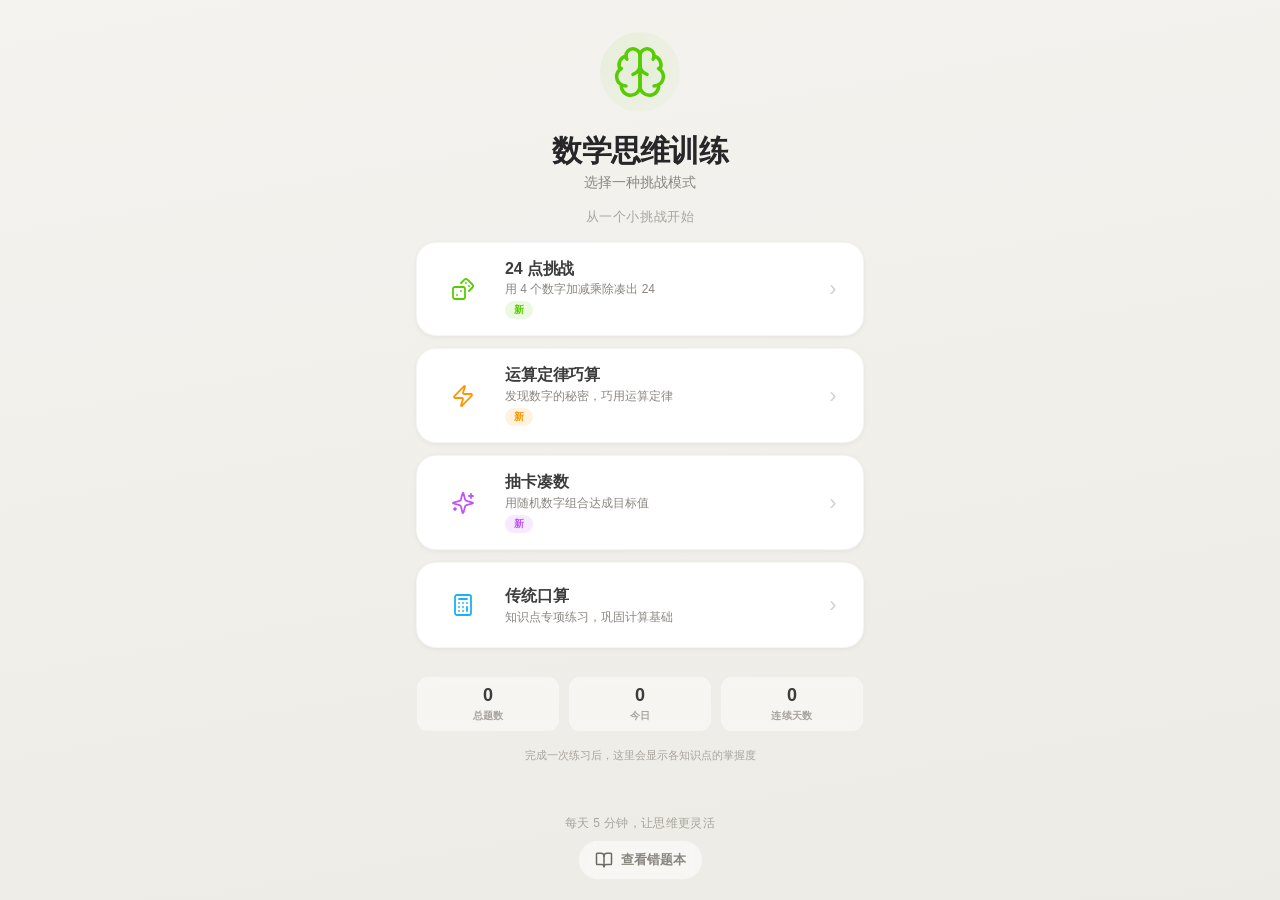
==== commit a38c354b: "feat: 实现抽卡凑数模式(泛化24点，随机目标值)" ====
--- a/index.html
+++ b/index.html
@@ -382,6 +382,7 @@
 <script src="js/framework.js"></script>
 <script src="js/modes/game24.js?v=2"></script>
 <script src="js/modes/clever.js?v=1"></script>
+<script src="js/modes/card-draw.js"></script>
 <script src="js/app.js?v=6"></script>
 <script>
 // ============================================================
@@ -397,12 +398,12 @@
 const MODE_CARDS = [
   { id: 'game24',        name: '24 点挑战',     icon: 'dices',       desc: '用 4 个数字加减乘除凑出 24',        color: 'var(--primary)',  tag: '新',    tagColor: '#58CC02' },
   { id: 'clever',        name: '运算定律巧算',   icon: 'zap',         desc: '发现数字的秘密，巧用运算定律',       color: 'var(--orange)',   tag: '新', tagColor: '#ff9600' },
-  { id: 'card-draw',     name: '抽卡凑数',       icon: 'sparkles',    desc: '用随机数字组合达成目标',             color: 'var(--purple)',   tag: '即将', tagColor: '#c054f7' },
+  { id: 'card-draw',     name: '抽卡凑数',       icon: 'sparkles',    desc: '用随机数字组合达成目标值',             color: 'var(--purple)',   tag: '新', tagColor: '#c054f7' },
   { id: 'practice',      name: '传统口算',       icon: 'calculator',  desc: '知识点专项练习，巩固计算基础',        color: 'var(--blue)',     tag: null,   tagColor: null },
 ];
 
 // 注册所有模式到框架（有独立 JS 文件的模式自行注册，这里跳过）
-const SELF_REGISTERED = ['game24', 'clever'];
+const SELF_REGISTERED = ['game24', 'clever', 'card-draw'];
 MODE_CARDS.forEach(m => {
   if (!SELF_REGISTERED.includes(m.id)) {
     Framework.register(m);
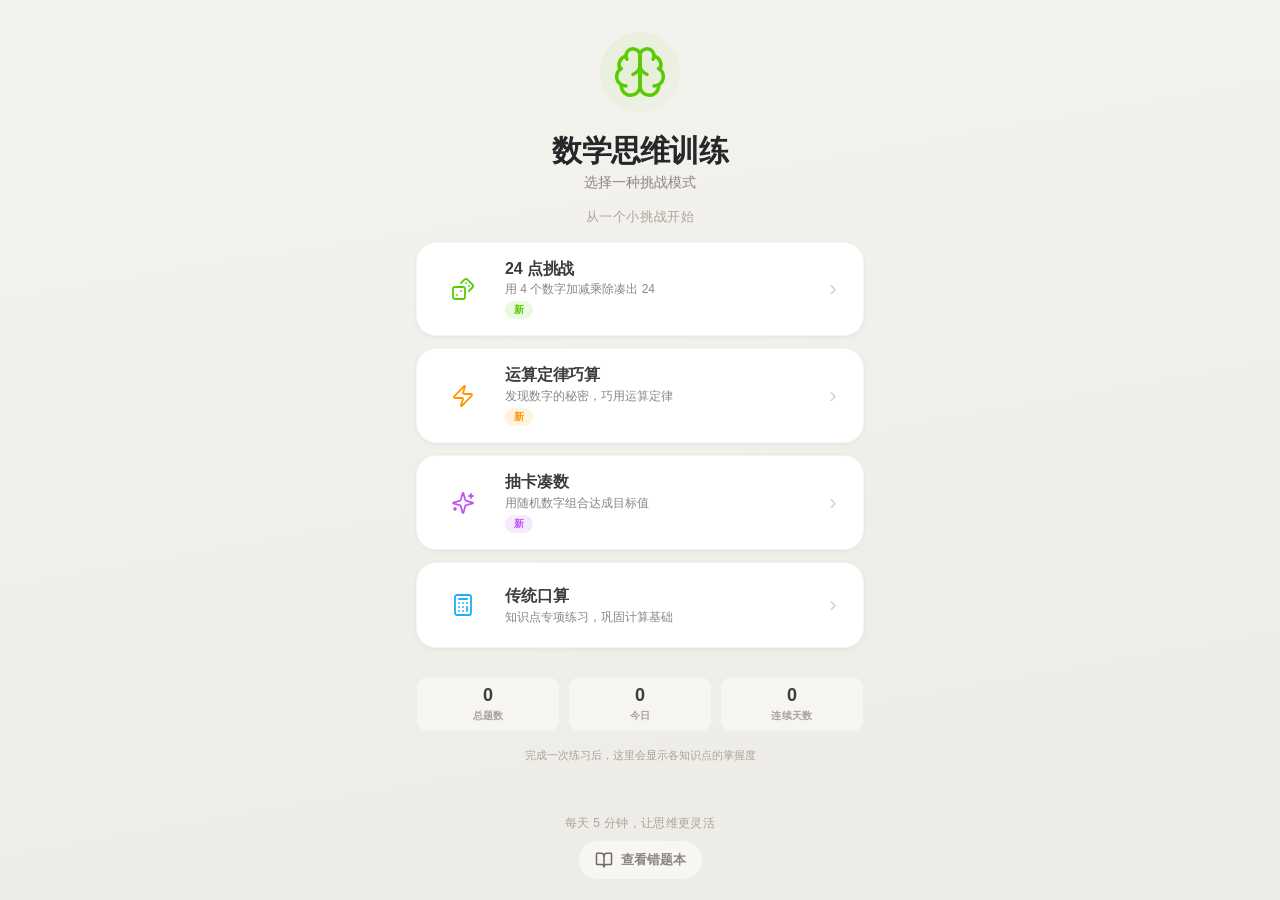
==== commit 51bd6981: "feat: 口算模式添加提示按钮(显示步骤/技巧)" ====
--- a/index.html
+++ b/index.html
@@ -178,6 +178,10 @@
       <div class="c-fb-law" id="c-fb-law"></div>
       <div class="c-fb-bd" id="c-fb-bd"></div>
       <button class="c-fb-next" id="c-fb-next" onclick="nextQuestion()">下一题</button>
+    </div>
+
+    <div class="prac-hint-row">
+      <button class="prac-hint-btn" id="prac-hint"><i data-lucide="lightbulb" style="width:14px;height:14px;vertical-align:-2px;margin-right:2px"></i> 提示</button>
     </div>
 
     <div class="c-result" id="c-result" style="display:none">
--- a/css/style.css
+++ b/css/style.css
@@ -871,6 +871,16 @@
 #page-retry #retry-play { flex: 1; min-height: 0; width: 100%; padding: 0 var(--s4); }
 #page-retry .c-play-keys { padding-left: 0; padding-right: 0; }
 
+/* Hint button */
+.prac-hint-row { display: flex; gap: var(--s2); justify-content: center; padding: var(--s1) 0 var(--s3); flex-shrink: 0; }
+.prac-hint-btn {
+  padding: var(--s1) var(--s4); border: 1.5px solid var(--n150); border-radius: var(--r-full);
+  background: var(--surface); font-size: 12px; font-weight: 700; cursor: pointer;
+  font-family: inherit; transition: all var(--fast) var(--ease-spring);
+  color: var(--text-tertiary);
+}
+.prac-hint-btn:hover { border-color: var(--n250); background: var(--n50); color: var(--text-secondary); }
+
 /* Practice page */
 #page-practice.page-old.active {
   max-width: 480px; margin: 0 auto; width: 100vw; padding: 0 !important;
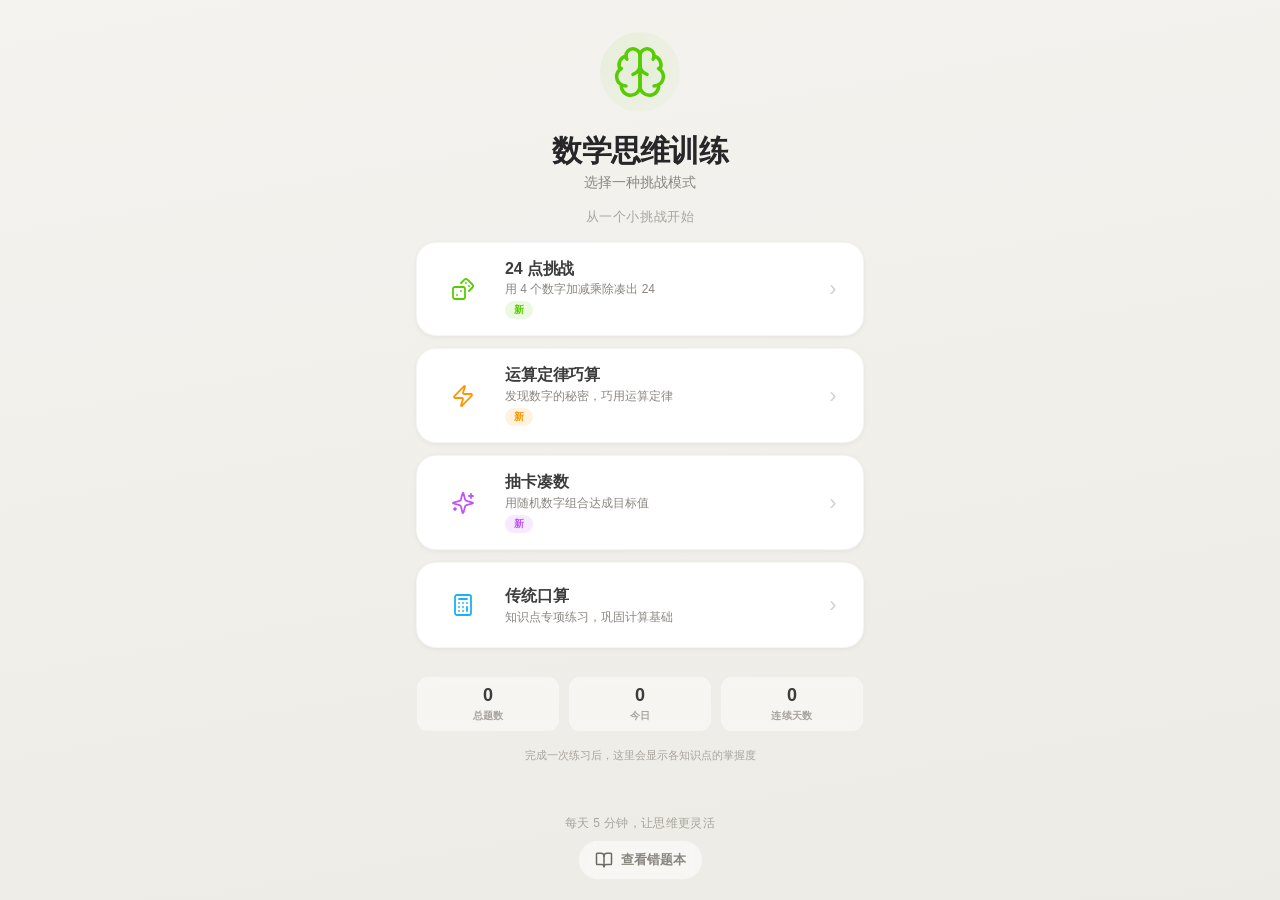
==== commit 267172b5: "feat: 提示改为底部浮层展示步骤" ====
--- a/index.html
+++ b/index.html
@@ -182,6 +182,16 @@
 
     <div class="prac-hint-row">
       <button class="prac-hint-btn" id="prac-hint"><i data-lucide="lightbulb" style="width:14px;height:14px;vertical-align:-2px;margin-right:2px"></i> 提示</button>
+    </div>
+
+    <div class="g24-overlay" id="prac-hint-overlay" style="display:none;">
+      <div class="g24-overlay-sheet">
+        <div class="g24-overlay-header">
+          <span class="g24-overlay-title">解题步骤</span>
+          <button class="g24-overlay-close" id="prac-hint-close">✕</button>
+        </div>
+        <div class="g24-overlay-list" id="prac-hint-steps"></div>
+      </div>
     </div>
 
     <div class="c-result" id="c-result" style="display:none">
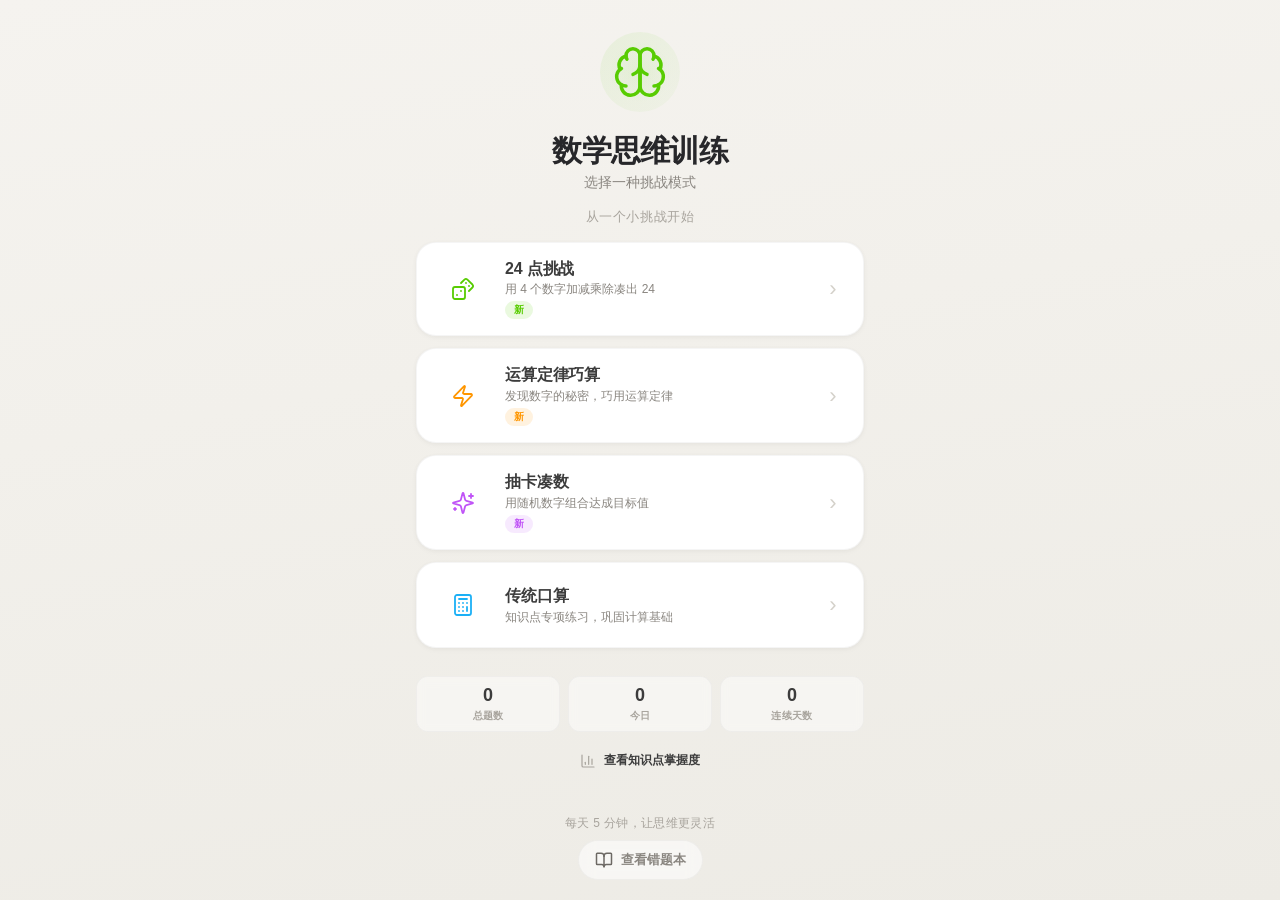
==== commit e249fd64: "feat: 知识点掌握度改为底部浮层展示，首页只留入口" ====
--- a/index.html
+++ b/index.html
@@ -40,7 +40,20 @@
     </div>
   </div>
 
-  <div class="home-topic-section" id="home-topic-section"></div>
+  <div class="home-analytics-btn" id="home-analytics-btn" onclick="showAnalytics()">
+    <i data-lucide="bar-chart-3" style="width:16px;height:16px;stroke-width:1.8;"></i>
+    <span>查看知识点掌握度</span>
+  </div>
+
+  <div class="g24-overlay" id="analytics-overlay" style="display:none;">
+    <div class="g24-overlay-sheet">
+      <div class="g24-overlay-header">
+        <span class="g24-overlay-title">知识点掌握度</span>
+        <button class="g24-overlay-close" id="analytics-close">✕</button>
+      </div>
+      <div class="g24-overlay-list" id="analytics-content"></div>
+    </div>
+  </div>
 
   <div class="home-footer">
     <span class="footer-text">每天 5 分钟，让思维更灵活</span>
@@ -138,6 +151,9 @@
         <span class="c-play-input-text" id="c-input-text"></span>
         <span class="c-play-cursor" id="c-cursor">|</span>
       </div>
+      <div class="prac-hint-row">
+        <button class="prac-hint-btn" id="prac-hint"><i data-lucide="lightbulb" style="width:14px;height:14px;vertical-align:-2px;margin-right:2px"></i> 提示</button>
+      </div>
     </div>
 
     <div class="c-play-keys" id="c-keys">
@@ -178,10 +194,6 @@
       <div class="c-fb-law" id="c-fb-law"></div>
       <div class="c-fb-bd" id="c-fb-bd"></div>
       <button class="c-fb-next" id="c-fb-next" onclick="nextQuestion()">下一题</button>
-    </div>
-
-    <div class="prac-hint-row">
-      <button class="prac-hint-btn" id="prac-hint"><i data-lucide="lightbulb" style="width:14px;height:14px;vertical-align:-2px;margin-right:2px"></i> 提示</button>
     </div>
 
     <div class="g24-overlay" id="prac-hint-overlay" style="display:none;">
--- a/css/style.css
+++ b/css/style.css
@@ -279,7 +279,19 @@
   letter-spacing: 0.03em;
 }
 
-/* Topic analysis section */
+/* Analytics entry */
+.home-analytics-btn {
+  display: flex; align-items: center; gap: var(--s2); justify-content: center;
+  padding: var(--s2) var(--s4); cursor: pointer; width: 100%;
+  border-radius: var(--r-md); transition: all var(--fast) var(--ease-smooth);
+  margin-top: var(--s1);
+}
+.home-analytics-btn span { font-size: 12px; font-weight: 600; color: var(--n350); }
+.home-analytics-btn svg { color: var(--n300); }
+.home-analytics-btn:hover { background: rgba(255,255,255,0.4); }
+.home-analytics-btn:hover span { color: var(--n400); }
+
+/* Topic analysis section (inside overlay) */
 .home-topic-section { width: 100%; margin-top: var(--s1); }
 .ht-header {
   font-size: 11px; font-weight: 700; color: var(--n300);
@@ -591,6 +603,7 @@
   flex: 1; display: flex; flex-direction: column; justify-content: center;
   align-items: center; gap: var(--s5); padding: var(--s6) 0 var(--s4);
 }
+.c-play-core .prac-hint-row { margin-top: 0; padding: var(--s1) 0; }
 .c-play-law {
   font-size: 12px; color: var(--text-secondary); font-weight: 700;
   background: linear-gradient(135deg, var(--n50) 0%, var(--n100) 100%);
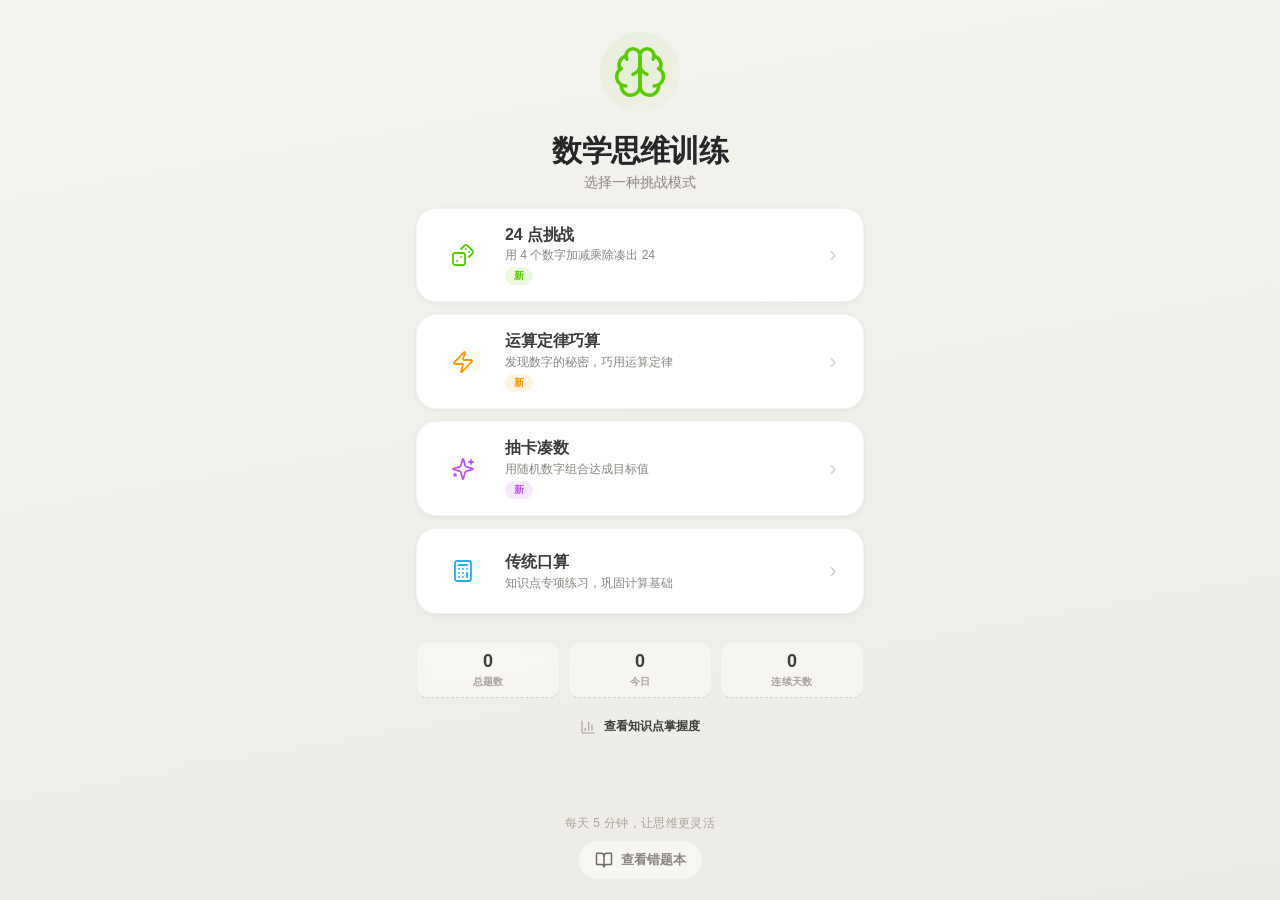
==== commit f7a66954: "feat: PWA支持 manifest+service-worker+图标" ====
--- a/index.html
+++ b/index.html
@@ -5,6 +5,11 @@
 <meta name="viewport" content="width=device-width, initial-scale=1.0, maximum-scale=1.0, user-scalable=no, viewport-fit=cover">
 <link rel="icon" type="image/svg+xml" href="data:image/svg+xml,<svg xmlns='http://www.w3.org/2000/svg' viewBox='0 0 24 24' fill='none' stroke='%2358CC02' stroke-width='2' stroke-linecap='round' stroke-linejoin='round'><path d='M4 22h16a2 2 0 0 0 2-2V4a2 2 0 0 0-2-2H8a2 2 0 0 0-2 2v16a2 2 0 0 1-2 2Zm0 0a2 2 0 0 1-2-2v-9c0-1.1.9-2 2-2h2'/><path d='M18 14v4'/><path d='M10 14v4'/><path d='M14 14v4'/><path d='M14 4v6'/><path d='M10 4v6'/><path d='M12 12v.01'/></svg>">
 <title>数学思维训练</title>
+<link rel="manifest" href="/math-game/manifest.json">
+<meta name="apple-mobile-web-app-capable" content="yes">
+<meta name="apple-mobile-web-app-status-bar-style" content="default">
+<meta name="apple-mobile-web-app-title" content="数学思维">
+<link rel="apple-touch-icon" href="/math-game/icons/icon-192.svg">
 <link rel="stylesheet" href="css/style.css">
 </head>
 <body>
@@ -459,6 +464,11 @@
   }
 }
 
+// 注册 Service Worker（PWA）
+if ('serviceWorker' in navigator) {
+  navigator.serviceWorker.register('/math-game/service-worker.js');
+}
+
 renderModeGrid();
 
 // 加载完毕初始化
--- a/css/style.css
+++ b/css/style.css
@@ -172,13 +172,7 @@
 }
 .home-subtitle { font-size: 14px; color: var(--n400); font-weight: 500; margin-top: var(--s1); }
 
-/* Micro copy — "从一个小挑战开始" */
-.home-header::after {
-  content: '从一个小挑战开始';
-  display: block; margin-top: var(--s4);
-  font-size: 13px; font-weight: 500; color: var(--n300);
-  letter-spacing: 0.04em;
-}
+
 
 /* Mode cards grid */
 .mode-grid {
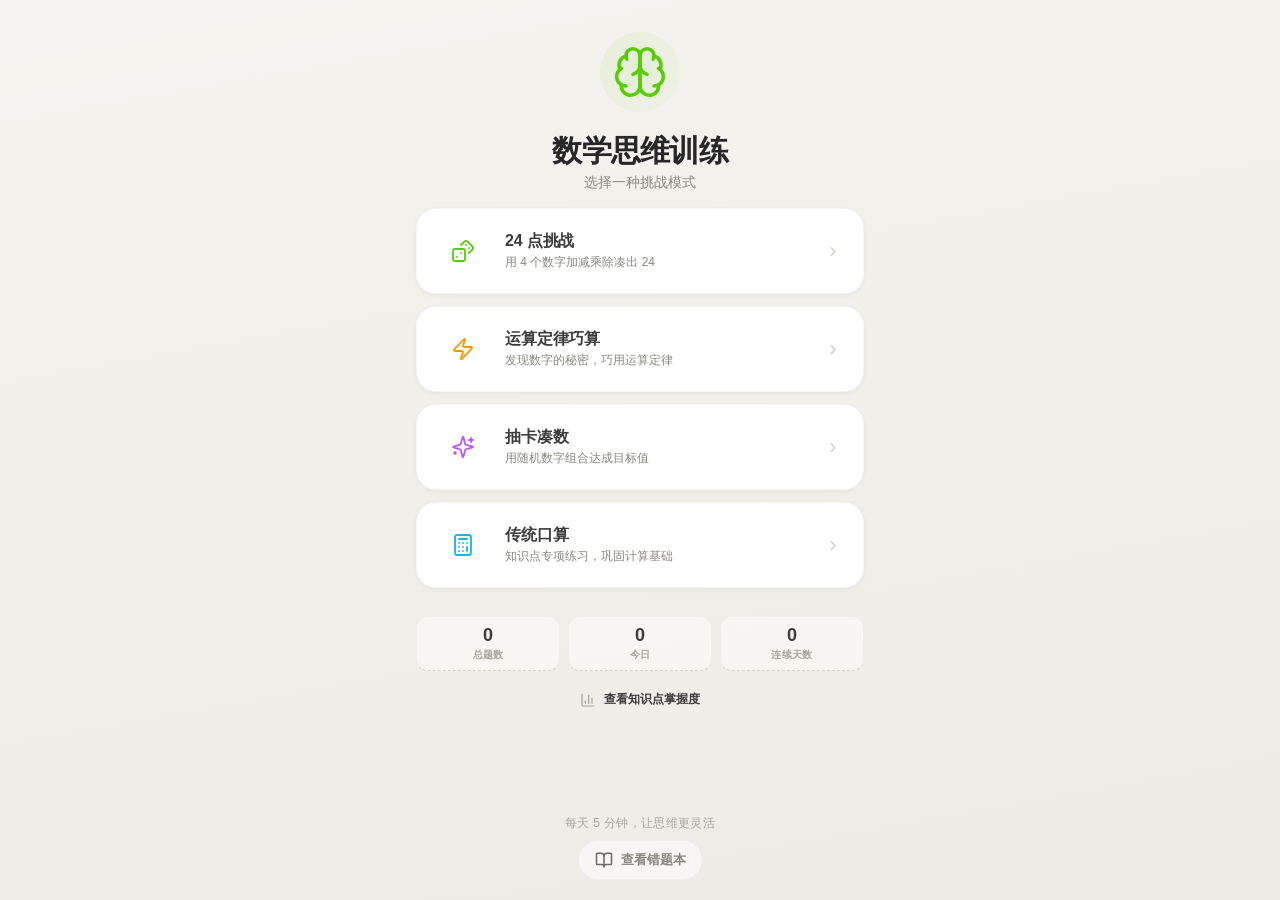
==== commit d94dcb7f: "chore: 移除首页卡片'新'标签" ====
--- a/index.html
+++ b/index.html
@@ -427,9 +427,9 @@
 // 模式卡片数据（用于渲染首页 + 注册到框架）
 // 模式 JS 文件通过 Framework.provideRender() 补充 render 函数
 const MODE_CARDS = [
-  { id: 'game24',        name: '24 点挑战',     icon: 'dices',       desc: '用 4 个数字加减乘除凑出 24',        color: 'var(--primary)',  tag: '新',    tagColor: '#58CC02' },
-  { id: 'clever',        name: '运算定律巧算',   icon: 'zap',         desc: '发现数字的秘密，巧用运算定律',       color: 'var(--orange)',   tag: '新', tagColor: '#ff9600' },
-  { id: 'card-draw',     name: '抽卡凑数',       icon: 'sparkles',    desc: '用随机数字组合达成目标值',             color: 'var(--purple)',   tag: '新', tagColor: '#c054f7' },
+  { id: 'game24',        name: '24 点挑战',     icon: 'dices',       desc: '用 4 个数字加减乘除凑出 24',        color: 'var(--primary)',  tag: null,   tagColor: null },
+  { id: 'clever',        name: '运算定律巧算',   icon: 'zap',         desc: '发现数字的秘密，巧用运算定律',       color: 'var(--orange)',   tag: null, tagColor: null },
+  { id: 'card-draw',     name: '抽卡凑数',       icon: 'sparkles',    desc: '用随机数字组合达成目标值',             color: 'var(--purple)',   tag: null, tagColor: null },
   { id: 'practice',      name: '传统口算',       icon: 'calculator',  desc: '知识点专项练习，巩固计算基础',        color: 'var(--blue)',     tag: null,   tagColor: null },
 ];
 
